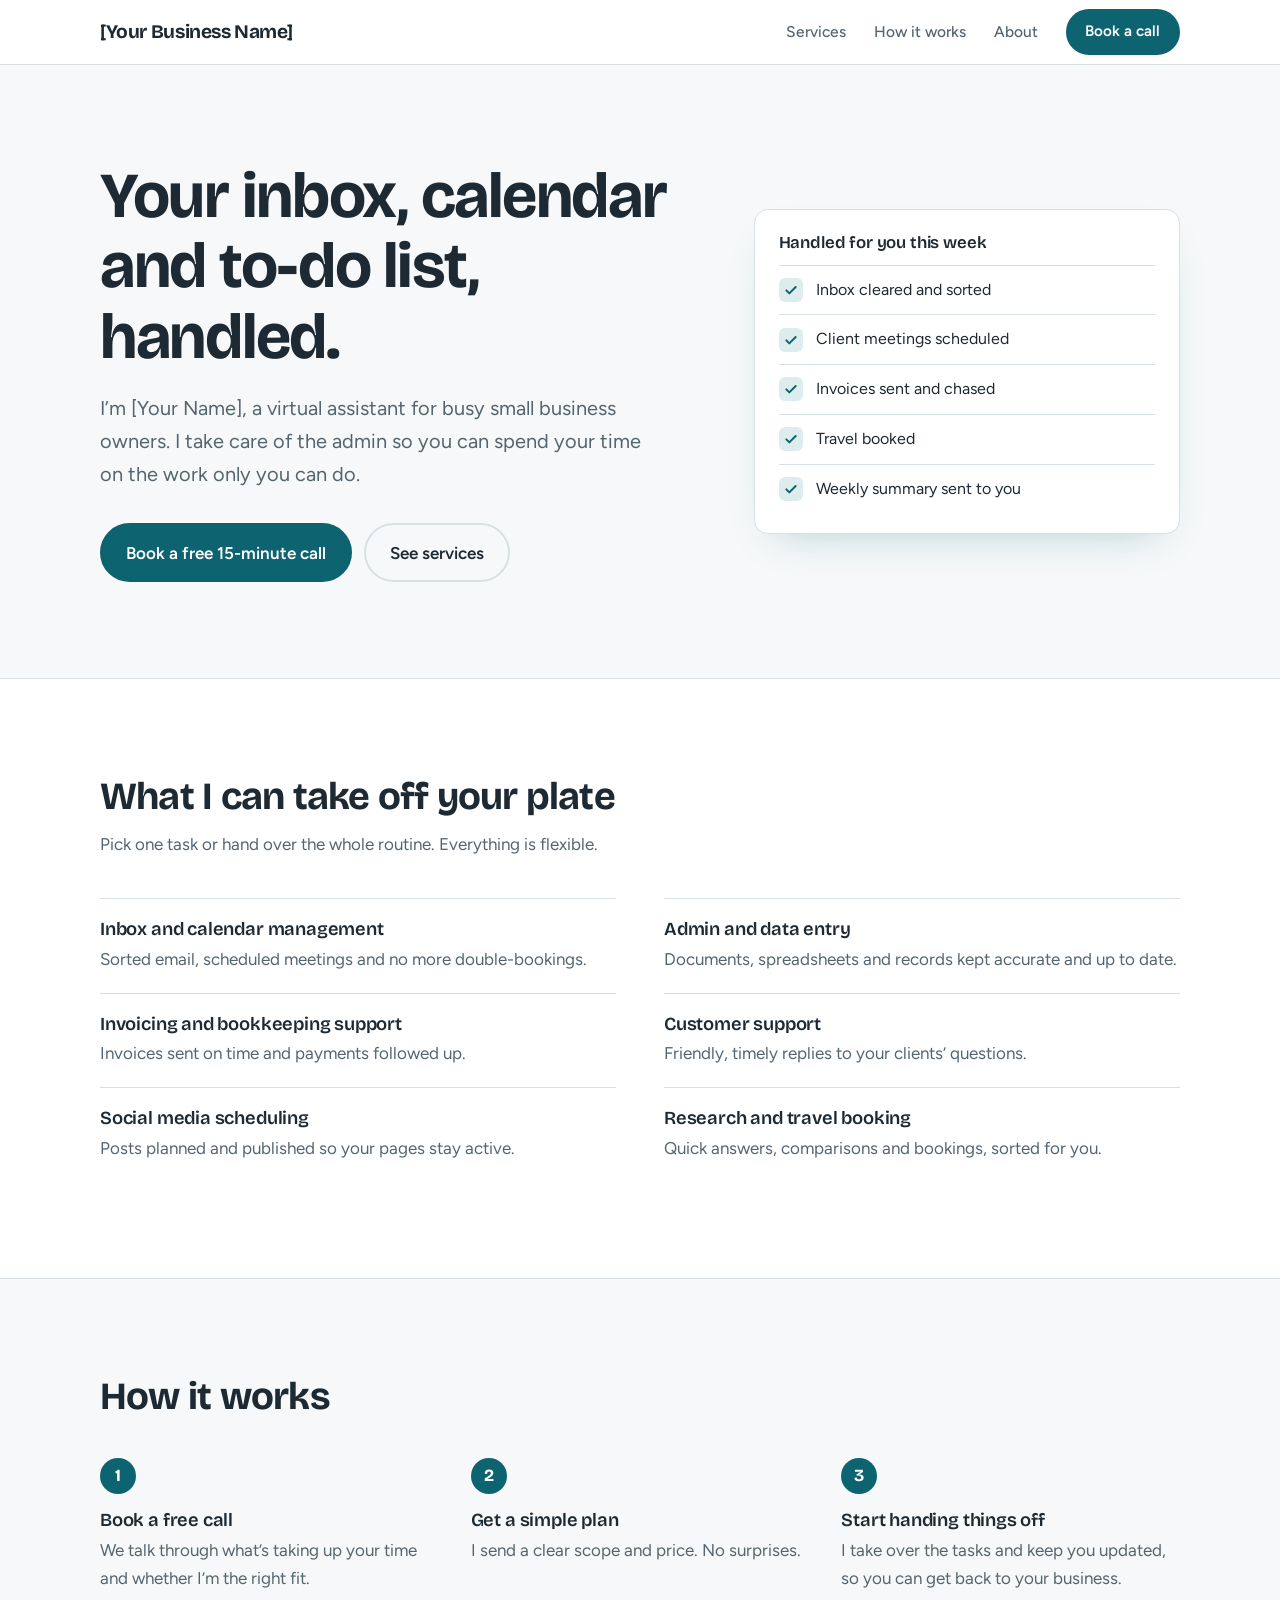
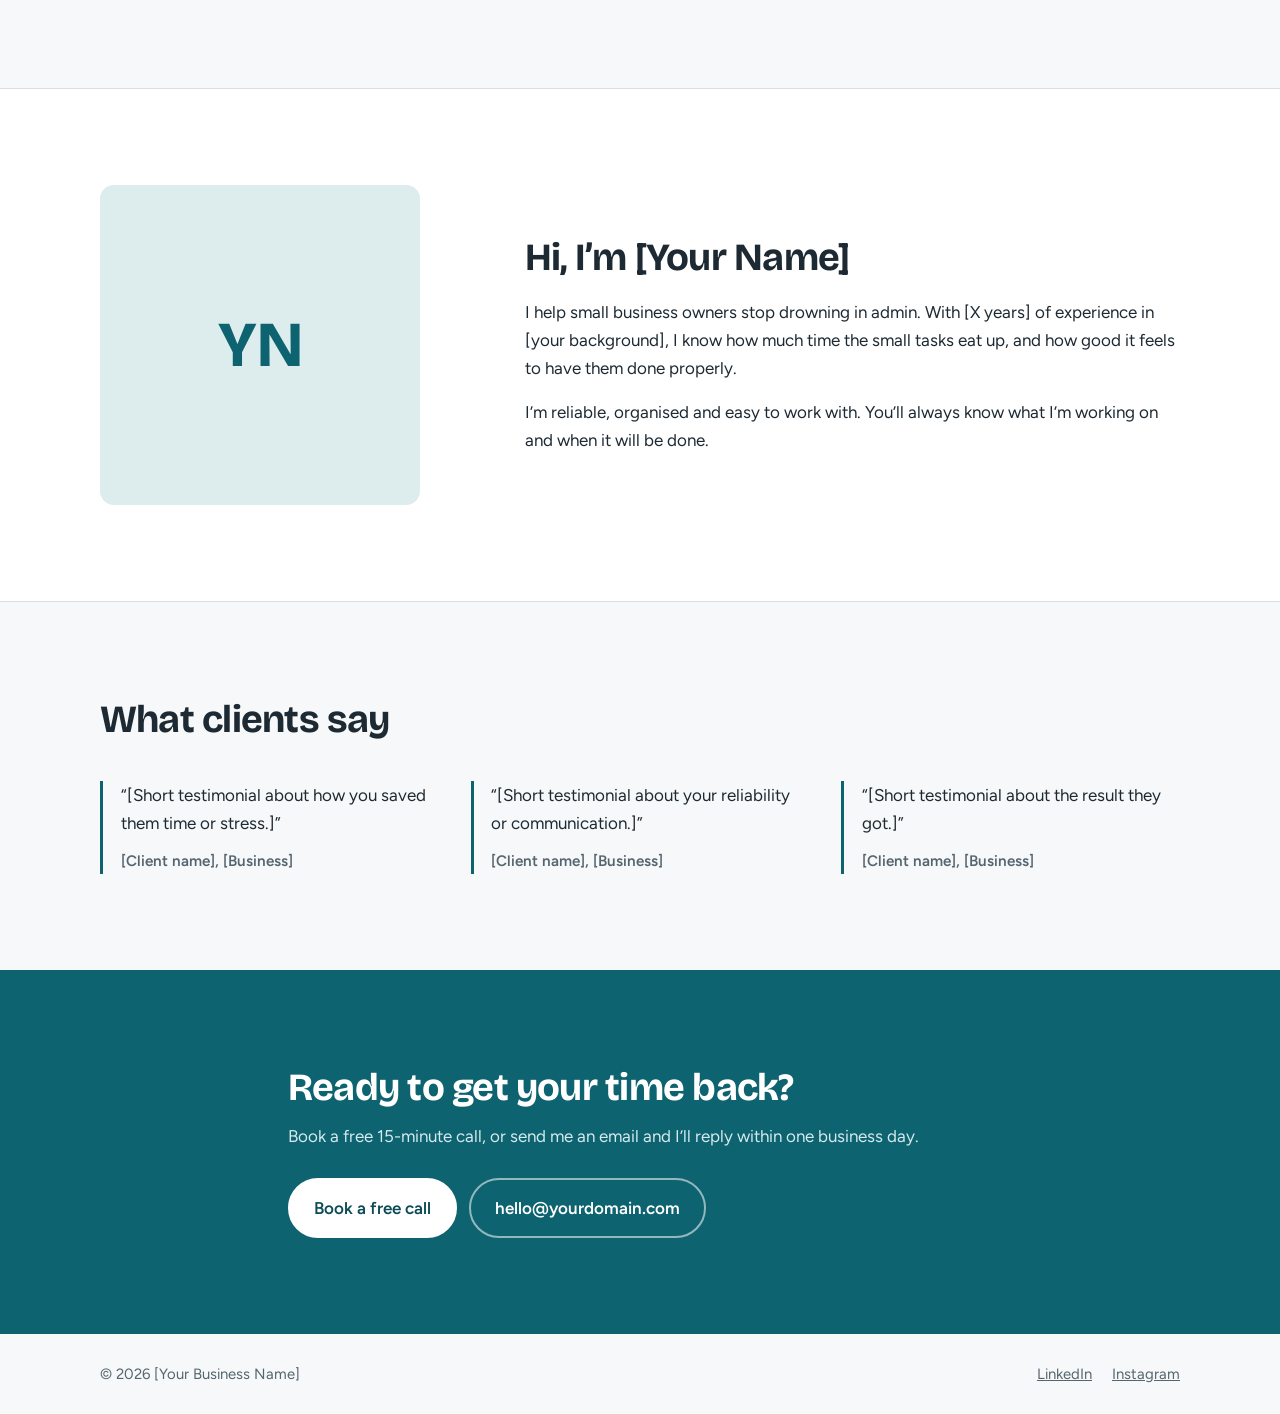
==== index.html @ 0e81745e "Add files via upload" ====
<!DOCTYPE html>
<html lang="en">
<head>
<meta charset="utf-8">
<meta name="viewport" content="width=device-width, initial-scale=1">

<!-- EDIT: page title and description (shown in Google results) -->
<title>[Your Business Name] | Virtual Assistant for Busy Business Owners</title>
<meta name="description" content="Virtual assistant support for small business owners: inbox and calendar management, admin, bookkeeping support and more. Book a free 15-minute call.">

<!-- EDIT: Open Graph tags (link previews on LinkedIn, Facebook, etc.) -->
<meta property="og:type" content="website">
<meta property="og:title" content="[Your Business Name] | Virtual Assistant">
<meta property="og:description" content="Hand off the admin. Get your time back. Book a free 15-minute call.">
<!-- EDIT: add your full site URL and a share image once you have them -->
<!-- <meta property="og:url" content="https://yourdomain.com"> -->
<!-- <meta property="og:image" content="https://yourdomain.com/share.jpg"> -->

<link rel="preconnect" href="https://fonts.googleapis.com">
<link rel="preconnect" href="https://fonts.gstatic.com" crossorigin>
<link href="https://fonts.googleapis.com/css2?family=Bricolage+Grotesque:opsz,wght@12..96,500;12..96,700&family=Figtree:wght@400;500;600&display=swap" rel="stylesheet">

<style>
  :root {
    --bg: #F6F8F9;
    --surface: #FFFFFF;
    --ink: #1E2A33;
    --muted: #55656F;
    --line: #D8E0E4;
    --accent: #0E6370;      /* EDIT: your accent colour */
    --accent-dark: #0A4B55;
    --accent-tint: #DDEDEE;
    --display: "Bricolage Grotesque", "Segoe UI", system-ui, sans-serif;
    --body: "Figtree", system-ui, -apple-system, "Segoe UI", sans-serif;
  }

  *, *::before, *::after { box-sizing: border-box; }
  html { scroll-behavior: smooth; scroll-padding-top: 5rem; }
  body {
    margin: 0;
    background: var(--bg);
    color: var(--ink);
    font-family: var(--body);
    font-size: 1.0625rem;
    line-height: 1.65;
    -webkit-font-smoothing: antialiased;
  }
  img { max-width: 100%; display: block; }
  a { color: var(--accent); }
  a:hover { color: var(--accent-dark); }
  :focus-visible { outline: 3px solid var(--accent); outline-offset: 3px; border-radius: 4px; }

  h1, h2, h3 { font-family: var(--display); line-height: 1.1; margin: 0; letter-spacing: -0.02em; }
  h1 { font-size: clamp(2.4rem, 5.5vw, 4rem); font-weight: 700; }
  h2 { font-size: clamp(1.7rem, 3.4vw, 2.4rem); font-weight: 700; }
  h3 { font-size: 1.15rem; font-weight: 600; letter-spacing: -0.01em; }
  p { margin: 0; }

  .wrap { width: min(1080px, 100% - 2.5rem); margin-inline: auto; }
  .section { padding-block: clamp(3.5rem, 8vw, 6rem); }
  .section-head { max-width: 38rem; margin-bottom: 2.5rem; }
  .section-head p { color: var(--muted); margin-top: 0.75rem; }

  /* Buttons */
  .btn {
    display: inline-block;
    padding: 0.85rem 1.5rem;
    border-radius: 999px;
    background: var(--accent);
    color: #fff;
    font-weight: 600;
    text-decoration: none;
    border: 2px solid var(--accent);
    transition: background 0.15s, border-color 0.15s;
  }
  .btn:hover { background: var(--accent-dark); border-color: var(--accent-dark); color: #fff; }
  .btn-quiet { background: transparent; color: var(--ink); border-color: var(--line); }
  .btn-quiet:hover { background: var(--surface); border-color: var(--ink); color: var(--ink); }
  .btn-small { padding: 0.55rem 1.1rem; font-size: 0.95rem; }

  /* Header */
  .site-header {
    position: sticky; top: 0; z-index: 10;
    background: var(--surface);
    border-bottom: 1px solid var(--line);
  }
  .site-header .wrap { display: flex; align-items: center; justify-content: space-between; min-height: 4rem; gap: 1rem; }
  .brand { font-family: var(--display); font-weight: 700; font-size: 1.2rem; color: var(--ink); text-decoration: none; letter-spacing: -0.02em; }
  .brand:hover { color: var(--ink); }
  .nav { display: flex; align-items: center; gap: 1.75rem; }
  .nav a.link { color: var(--muted); text-decoration: none; font-weight: 500; font-size: 0.97rem; }
  .nav a.link:hover { color: var(--ink); }

  /* Hero */
  .hero { padding-block: clamp(3rem, 8vw, 6rem); }
  .hero .wrap { display: grid; grid-template-columns: 1.15fr 0.85fr; gap: clamp(2rem, 6vw, 5rem); align-items: center; }
  .hero p.lead { font-size: 1.25rem; color: var(--muted); margin-top: 1.25rem; max-width: 34rem; }
  .hero .actions { display: flex; flex-wrap: wrap; gap: 0.75rem; margin-top: 2rem; }

  .checklist {
    background: var(--surface);
    border: 1px solid var(--line);
    border-radius: 14px;
    padding: 1.5rem 1.5rem 1.25rem;
    box-shadow: 0 18px 40px -24px rgba(14, 99, 112, 0.35);
  }
  .checklist h2 { font-size: 1.05rem; font-weight: 600; letter-spacing: -0.01em; margin-bottom: 0.75rem; }
  .checklist ul { list-style: none; margin: 0; padding: 0; }
  .checklist li {
    display: flex; align-items: center; gap: 0.85rem;
    padding: 0.7rem 0;
    border-top: 1px solid var(--line);
    font-size: 1rem;
  }
  .tick {
    flex: none; width: 1.5rem; height: 1.5rem;
    border-radius: 6px; background: var(--accent-tint);
    display: grid; place-items: center;
  }
  .tick svg { width: 1rem; height: 1rem; }
  .tick path {
    fill: none; stroke: var(--accent); stroke-width: 3;
    stroke-linecap: round; stroke-linejoin: round;
    stroke-dasharray: 24; stroke-dashoffset: 24;
    animation: draw 0.45s ease forwards;
    animation-delay: calc(var(--i) * 0.5s + 0.4s);
  }
  @keyframes draw { to { stroke-dashoffset: 0; } }

  /* Services */
  .services { background: var(--surface); border-block: 1px solid var(--line); }
  .service-list { display: grid; grid-template-columns: repeat(2, 1fr); column-gap: 3rem; margin: 0; padding: 0; list-style: none; }
  .service-list li { padding: 1.25rem 0; border-top: 1px solid var(--line); }
  .service-list p { color: var(--muted); margin-top: 0.35rem; }

  /* How it works */
  .steps { display: grid; grid-template-columns: repeat(3, 1fr); gap: 2rem; margin: 0; padding: 0; list-style: none; counter-reset: step; }
  .steps li { counter-increment: step; }
  .steps li::before {
    content: counter(step);
    display: grid; place-items: center;
    width: 2.25rem; height: 2.25rem; border-radius: 50%;
    background: var(--accent); color: #fff;
    font-family: var(--display); font-weight: 700;
    margin-bottom: 1rem;
  }
  .steps p { color: var(--muted); margin-top: 0.4rem; }

  /* About */
  .about { background: var(--surface); border-block: 1px solid var(--line); }
  .about .wrap { display: grid; grid-template-columns: 0.7fr 1.3fr; gap: clamp(2rem, 6vw, 4.5rem); align-items: center; }
  .photo {
    aspect-ratio: 1 / 1; width: 100%; max-width: 320px;
    border-radius: 14px; background: var(--accent-tint);
    display: grid; place-items: center;
    color: var(--accent); font-family: var(--display); font-size: 4rem; font-weight: 700;
    overflow: hidden;
  }
  .photo img { width: 100%; height: 100%; object-fit: cover; }
  .about p + p { margin-top: 1rem; }
  .about h2 { margin-bottom: 1.25rem; }

  /* Testimonials */
  .quotes { display: grid; grid-template-columns: repeat(3, 1fr); gap: 2rem; margin: 0; padding: 0; list-style: none; }
  .quotes blockquote { margin: 0; padding-left: 1.1rem; border-left: 3px solid var(--accent); }
  .quotes cite { display: block; margin-top: 0.75rem; font-style: normal; font-weight: 600; font-size: 0.95rem; color: var(--muted); }

  /* Contact */
  .contact { background: var(--accent); color: #fff; }
  .contact .wrap { max-width: 44rem; }
  .contact h2 { color: #fff; }
  .contact p { margin-top: 0.9rem; color: #D4EAEC; }
  .contact .actions { display: flex; flex-wrap: wrap; gap: 0.75rem; margin-top: 1.75rem; }
  .contact .btn { background: #fff; color: var(--accent-dark); border-color: #fff; }
  .contact .btn:hover { background: var(--accent-tint); border-color: var(--accent-tint); color: var(--accent-dark); }
  .contact .btn-quiet { background: transparent; color: #fff; border-color: rgba(255,255,255,0.55); }
  .contact .btn-quiet:hover { background: rgba(255,255,255,0.12); border-color: #fff; color: #fff; }
  .contact :focus-visible { outline-color: #fff; }

  /* Footer */
  .site-footer { padding-block: 1.75rem; font-size: 0.93rem; color: var(--muted); }
  .site-footer .wrap { display: flex; flex-wrap: wrap; justify-content: space-between; gap: 0.75rem; }
  .site-footer a { color: var(--muted); }
  .site-footer a:hover { color: var(--ink); }
  .socials { display: flex; gap: 1.25rem; }

  /* Responsive */
  @media (max-width: 820px) {
    .hero .wrap, .about .wrap { grid-template-columns: 1fr; }
    .service-list { grid-template-columns: 1fr; }
    .steps, .quotes { grid-template-columns: 1fr; }
    .nav a.link { display: none; }
  }

  @media (prefers-reduced-motion: reduce) {
    html { scroll-behavior: auto; }
    .tick path { animation: none; stroke-dashoffset: 0; }
  }
</style>
</head>

<body>

<header class="site-header">
  <div class="wrap">
    <!-- EDIT: your business name -->
    <a class="brand" href="#top">[Your Business Name]</a>
    <nav class="nav" aria-label="Main">
      <a class="link" href="#services">Services</a>
      <a class="link" href="#how-it-works">How it works</a>
      <a class="link" href="#about">About</a>
      <!-- EDIT: your booking link (Calendly, Cal.com, etc.) -->
      <a class="btn btn-small" href="https://calendly.com/your-link">Book a call</a>
    </nav>
  </div>
</header>

<main id="top">

  <!-- Hero -->
  <section class="hero">
    <div class="wrap">
      <div>
        <h1>Your inbox, calendar and to-do list, handled.</h1>
        <p class="lead">I’m [Your Name], a virtual assistant for busy small business owners. I take care of the admin so you can spend your time on the work only you can do.</p>
        <div class="actions">
          <!-- EDIT: your booking link -->
          <a class="btn" href="https://calendly.com/your-link">Book a free 15-minute call</a>
          <a class="btn btn-quiet" href="#services">See services</a>
        </div>
      </div>

      <aside class="checklist" aria-label="Examples of tasks handled each week">
        <h2>Handled for you this week</h2>
        <ul>
          <li><span class="tick"><svg viewBox="0 0 24 24" aria-hidden="true"><path style="--i:0" d="M5 12.5l4.5 4.5L19 7.5"/></svg></span>Inbox cleared and sorted</li>
          <li><span class="tick"><svg viewBox="0 0 24 24" aria-hidden="true"><path style="--i:1" d="M5 12.5l4.5 4.5L19 7.5"/></svg></span>Client meetings scheduled</li>
          <li><span class="tick"><svg viewBox="0 0 24 24" aria-hidden="true"><path style="--i:2" d="M5 12.5l4.5 4.5L19 7.5"/></svg></span>Invoices sent and chased</li>
          <li><span class="tick"><svg viewBox="0 0 24 24" aria-hidden="true"><path style="--i:3" d="M5 12.5l4.5 4.5L19 7.5"/></svg></span>Travel booked</li>
          <li><span class="tick"><svg viewBox="0 0 24 24" aria-hidden="true"><path style="--i:4" d="M5 12.5l4.5 4.5L19 7.5"/></svg></span>Weekly summary sent to you</li>
        </ul>
      </aside>
    </div>
  </section>

  <!-- Services -->
  <section class="section services" id="services">
    <div class="wrap">
      <div class="section-head">
        <h2>What I can take off your plate</h2>
        <p>Pick one task or hand over the whole routine. Everything is flexible.</p>
      </div>
      <!-- EDIT: swap these for the services you actually offer -->
      <ul class="service-list">
        <li>
          <h3>Inbox and calendar management</h3>
          <p>Sorted email, scheduled meetings and no more double-bookings.</p>
        </li>
        <li>
          <h3>Admin and data entry</h3>
          <p>Documents, spreadsheets and records kept accurate and up to date.</p>
        </li>
        <li>
          <h3>Invoicing and bookkeeping support</h3>
          <p>Invoices sent on time and payments followed up.</p>
        </li>
        <li>
          <h3>Customer support</h3>
          <p>Friendly, timely replies to your clients’ questions.</p>
        </li>
        <li>
          <h3>Social media scheduling</h3>
          <p>Posts planned and published so your pages stay active.</p>
        </li>
        <li>
          <h3>Research and travel booking</h3>
          <p>Quick answers, comparisons and bookings, sorted for you.</p>
        </li>
      </ul>
    </div>
  </section>

  <!-- How it works -->
  <section class="section" id="how-it-works">
    <div class="wrap">
      <div class="section-head">
        <h2>How it works</h2>
      </div>
      <ol class="steps">
        <li>
          <h3>Book a free call</h3>
          <p>We talk through what’s taking up your time and whether I’m the right fit.</p>
        </li>
        <li>
          <h3>Get a simple plan</h3>
          <p>I send a clear scope and price. <!-- EDIT: e.g. "Rates start from $X per hour, with monthly packages available." -->No surprises.</p>
        </li>
        <li>
          <h3>Start handing things off</h3>
          <p>I take over the tasks and keep you updated, so you can get back to your business.</p>
        </li>
      </ol>
    </div>
  </section>

  <!-- About -->
  <section class="section about" id="about">
    <div class="wrap">
      <!-- EDIT: replace the initials with your photo: <img src="photo.jpg" alt="[Your Name]"> -->
      <div class="photo" aria-hidden="true">YN</div>
      <div>
        <h2>Hi, I’m [Your Name]</h2>
        <!-- EDIT: write 2 short paragraphs in your own voice -->
        <p>I help small business owners stop drowning in admin. With [X years] of experience in [your background], I know how much time the small tasks eat up, and how good it feels to have them done properly.</p>
        <p>I’m reliable, organised and easy to work with. You’ll always know what I’m working on and when it will be done.</p>
      </div>
    </div>
  </section>

  <!-- Testimonials -->
  <section class="section">
    <div class="wrap">
      <div class="section-head">
        <h2>What clients say</h2>
      </div>
      <!-- EDIT: replace with real testimonials (or delete this section until you have some) -->
      <ul class="quotes">
        <li>
          <blockquote>
            <p>“[Short testimonial about how you saved them time or stress.]”</p>
            <cite>[Client name], [Business]</cite>
          </blockquote>
        </li>
        <li>
          <blockquote>
            <p>“[Short testimonial about your reliability or communication.]”</p>
            <cite>[Client name], [Business]</cite>
          </blockquote>
        </li>
        <li>
          <blockquote>
            <p>“[Short testimonial about the result they got.]”</p>
            <cite>[Client name], [Business]</cite>
          </blockquote>
        </li>
      </ul>
    </div>
  </section>

  <!-- Contact -->
  <section class="section contact" id="contact">
    <div class="wrap">
      <h2>Ready to get your time back?</h2>
      <p>Book a free 15-minute call, or send me an email and I’ll reply within one business day.</p>
      <div class="actions">
        <!-- EDIT: your booking link and email -->
        <a class="btn" href="https://calendly.com/your-link">Book a free call</a>
        <a class="btn btn-quiet" href="mailto:hello@yourdomain.com">hello@yourdomain.com</a>
      </div>
    </div>
  </section>

</main>

<footer class="site-footer">
  <div class="wrap">
    <p>&copy; 2026 [Your Business Name]</p>
    <!-- EDIT: your social links -->
    <div class="socials">
      <a href="https://www.linkedin.com/in/your-profile">LinkedIn</a>
      <a href="https://www.instagram.com/your-handle">Instagram</a>
    </div>
  </div>
</footer>

</body>
</html>
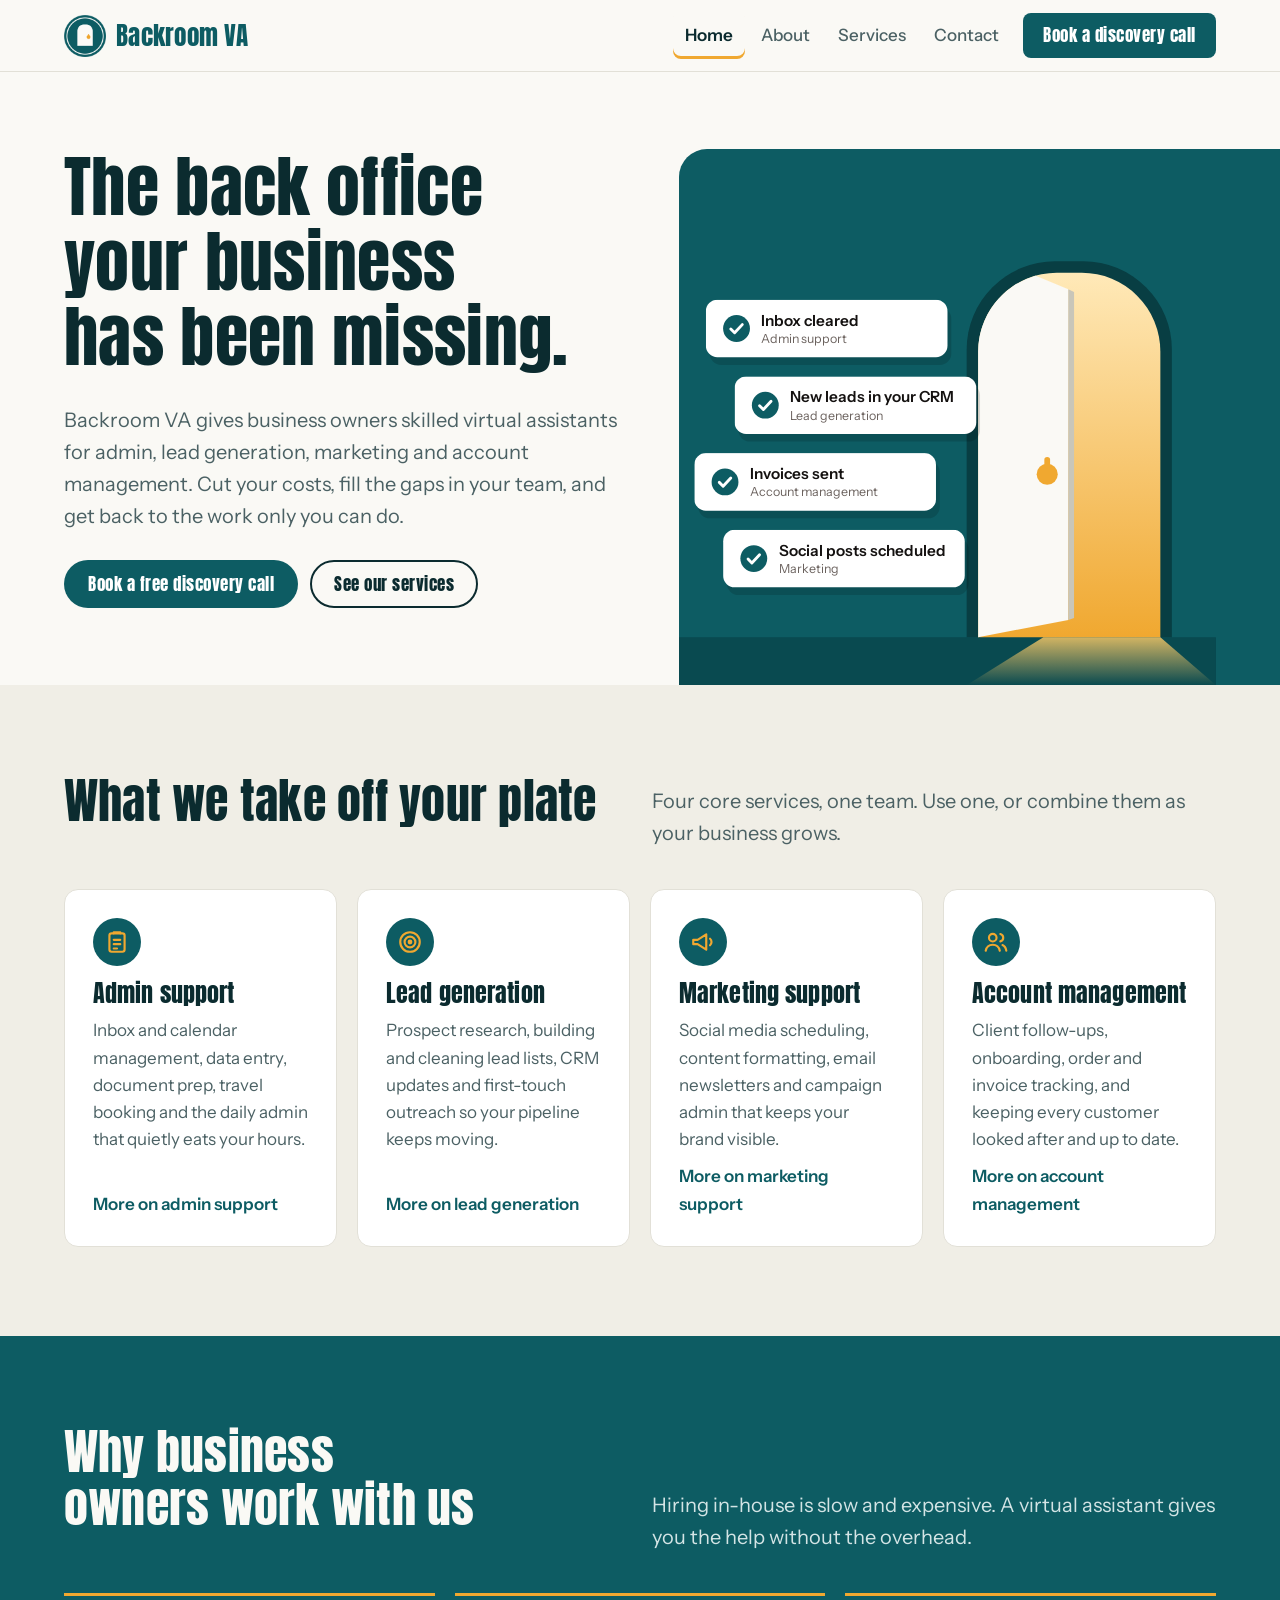
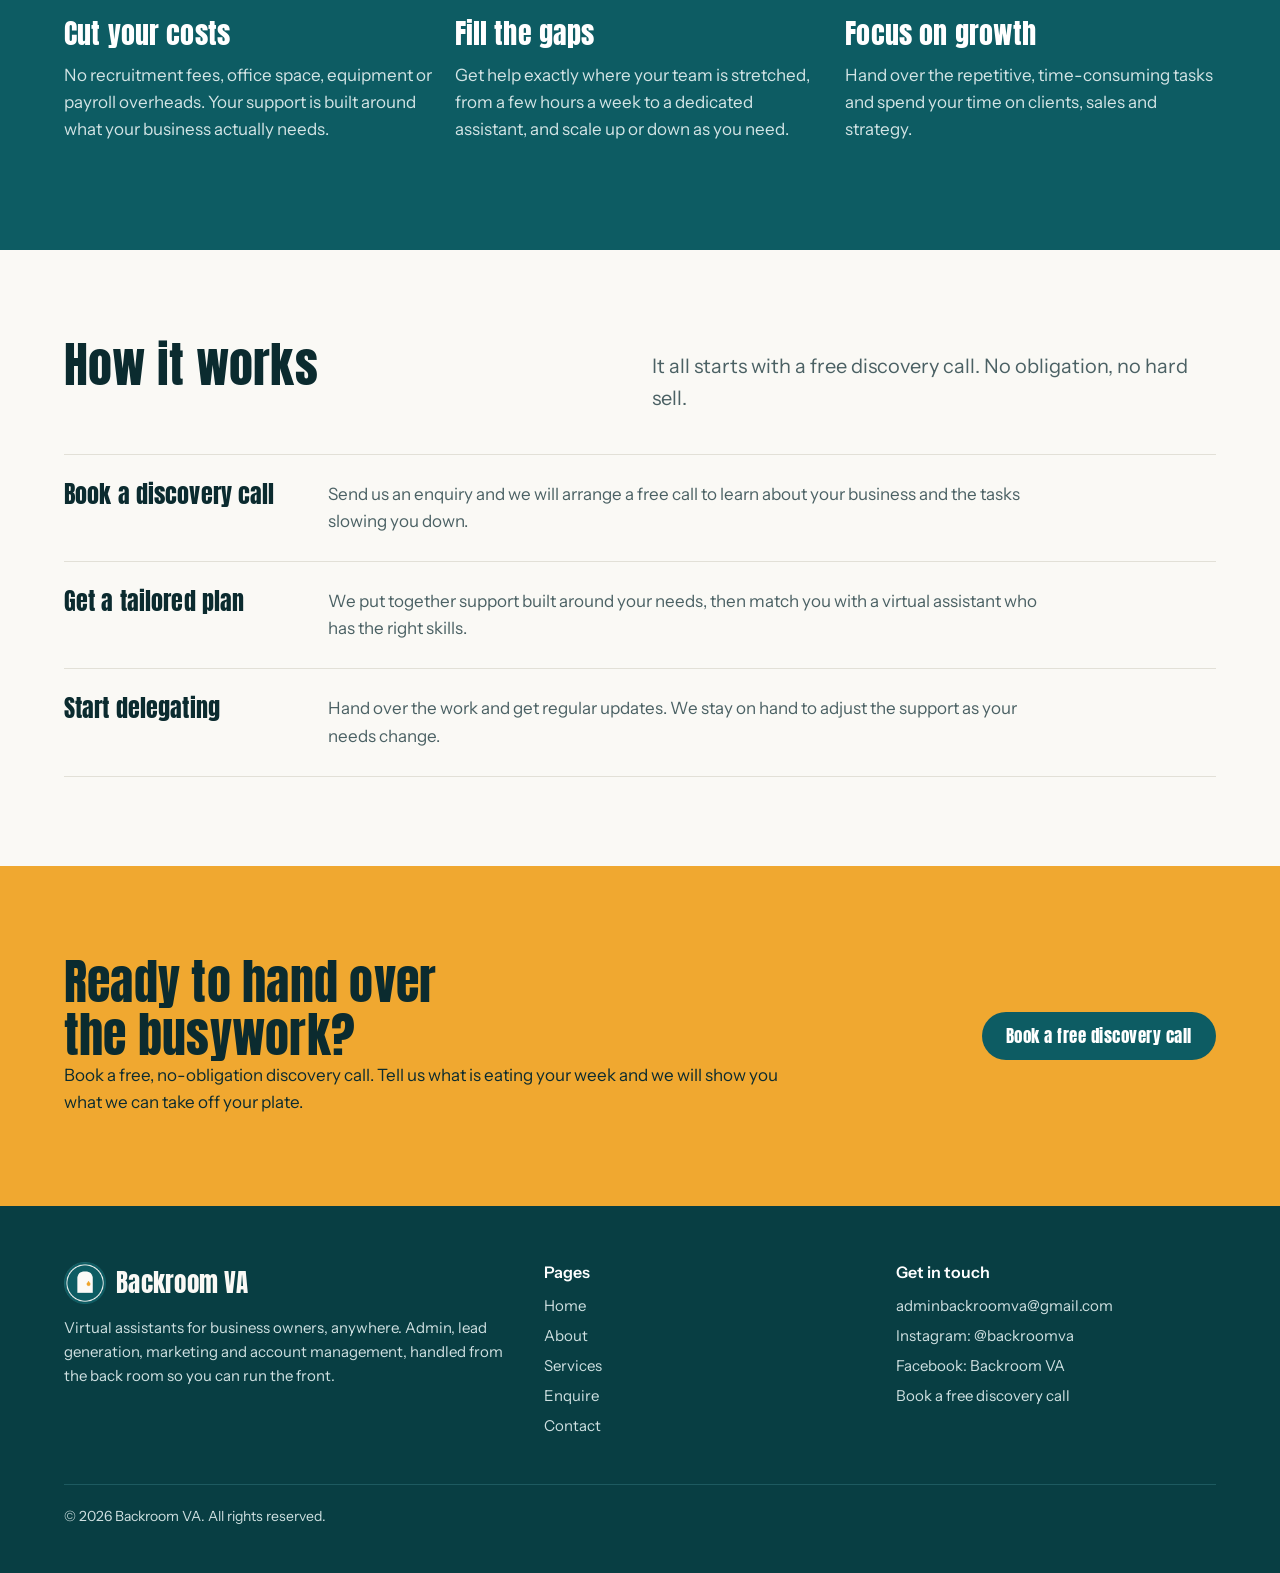
==== commit 8706c51e: "Replace template with new Backroom VA website Five pages (Home, About, Services, Enquire, Contact), " ====
--- a/index.html
+++ b/index.html
@@ -3,375 +3,120 @@
 <head>
 <meta charset="utf-8">
 <meta name="viewport" content="width=device-width, initial-scale=1">
-
-<!-- EDIT: page title and description (shown in Google results) -->
-<title>[Your Business Name] | Virtual Assistant for Busy Business Owners</title>
-<meta name="description" content="Virtual assistant support for small business owners: inbox and calendar management, admin, bookkeeping support and more. Book a free 15-minute call.">
-
-<!-- EDIT: Open Graph tags (link previews on LinkedIn, Facebook, etc.) -->
+<title>Backroom VA | Virtual Assistants for Business Owners</title>
+<meta name="description" content="Backroom VA provides virtual assistants for admin, lead generation, marketing and account management. Cut costs, fill the gaps and focus on growing your business.">
+<meta property="og:title" content="Backroom VA | Virtual Assistants for Business Owners">
+<meta property="og:description" content="Backroom VA provides virtual assistants for admin, lead generation, marketing and account management. Cut costs, fill the gaps and focus on growing your business.">
 <meta property="og:type" content="website">
-<meta property="og:title" content="[Your Business Name] | Virtual Assistant">
-<meta property="og:description" content="Hand off the admin. Get your time back. Book a free 15-minute call.">
-<!-- EDIT: add your full site URL and a share image once you have them -->
-<!-- <meta property="og:url" content="https://yourdomain.com"> -->
-<!-- <meta property="og:image" content="https://yourdomain.com/share.jpg"> -->
-
+<link rel="icon" type="image/png" href="images/favicon.png">
+<meta property="og:image" content="images/logo-512.png">
 <link rel="preconnect" href="https://fonts.googleapis.com">
 <link rel="preconnect" href="https://fonts.gstatic.com" crossorigin>
-<link href="https://fonts.googleapis.com/css2?family=Bricolage+Grotesque:opsz,wght@12..96,500;12..96,700&family=Figtree:wght@400;500;600&display=swap" rel="stylesheet">
-
-<style>
-  :root {
-    --bg: #F6F8F9;
-    --surface: #FFFFFF;
-    --ink: #1E2A33;
-    --muted: #55656F;
-    --line: #D8E0E4;
-    --accent: #0E6370;      /* EDIT: your accent colour */
-    --accent-dark: #0A4B55;
-    --accent-tint: #DDEDEE;
-    --display: "Bricolage Grotesque", "Segoe UI", system-ui, sans-serif;
-    --body: "Figtree", system-ui, -apple-system, "Segoe UI", sans-serif;
-  }
-
-  *, *::before, *::after { box-sizing: border-box; }
-  html { scroll-behavior: smooth; scroll-padding-top: 5rem; }
-  body {
-    margin: 0;
-    background: var(--bg);
-    color: var(--ink);
-    font-family: var(--body);
-    font-size: 1.0625rem;
-    line-height: 1.65;
-    -webkit-font-smoothing: antialiased;
-  }
-  img { max-width: 100%; display: block; }
-  a { color: var(--accent); }
-  a:hover { color: var(--accent-dark); }
-  :focus-visible { outline: 3px solid var(--accent); outline-offset: 3px; border-radius: 4px; }
-
-  h1, h2, h3 { font-family: var(--display); line-height: 1.1; margin: 0; letter-spacing: -0.02em; }
-  h1 { font-size: clamp(2.4rem, 5.5vw, 4rem); font-weight: 700; }
-  h2 { font-size: clamp(1.7rem, 3.4vw, 2.4rem); font-weight: 700; }
-  h3 { font-size: 1.15rem; font-weight: 600; letter-spacing: -0.01em; }
-  p { margin: 0; }
-
-  .wrap { width: min(1080px, 100% - 2.5rem); margin-inline: auto; }
-  .section { padding-block: clamp(3.5rem, 8vw, 6rem); }
-  .section-head { max-width: 38rem; margin-bottom: 2.5rem; }
-  .section-head p { color: var(--muted); margin-top: 0.75rem; }
-
-  /* Buttons */
-  .btn {
-    display: inline-block;
-    padding: 0.85rem 1.5rem;
-    border-radius: 999px;
-    background: var(--accent);
-    color: #fff;
-    font-weight: 600;
-    text-decoration: none;
-    border: 2px solid var(--accent);
-    transition: background 0.15s, border-color 0.15s;
-  }
-  .btn:hover { background: var(--accent-dark); border-color: var(--accent-dark); color: #fff; }
-  .btn-quiet { background: transparent; color: var(--ink); border-color: var(--line); }
-  .btn-quiet:hover { background: var(--surface); border-color: var(--ink); color: var(--ink); }
-  .btn-small { padding: 0.55rem 1.1rem; font-size: 0.95rem; }
-
-  /* Header */
-  .site-header {
-    position: sticky; top: 0; z-index: 10;
-    background: var(--surface);
-    border-bottom: 1px solid var(--line);
-  }
-  .site-header .wrap { display: flex; align-items: center; justify-content: space-between; min-height: 4rem; gap: 1rem; }
-  .brand { font-family: var(--display); font-weight: 700; font-size: 1.2rem; color: var(--ink); text-decoration: none; letter-spacing: -0.02em; }
-  .brand:hover { color: var(--ink); }
-  .nav { display: flex; align-items: center; gap: 1.75rem; }
-  .nav a.link { color: var(--muted); text-decoration: none; font-weight: 500; font-size: 0.97rem; }
-  .nav a.link:hover { color: var(--ink); }
-
-  /* Hero */
-  .hero { padding-block: clamp(3rem, 8vw, 6rem); }
-  .hero .wrap { display: grid; grid-template-columns: 1.15fr 0.85fr; gap: clamp(2rem, 6vw, 5rem); align-items: center; }
-  .hero p.lead { font-size: 1.25rem; color: var(--muted); margin-top: 1.25rem; max-width: 34rem; }
-  .hero .actions { display: flex; flex-wrap: wrap; gap: 0.75rem; margin-top: 2rem; }
-
-  .checklist {
-    background: var(--surface);
-    border: 1px solid var(--line);
-    border-radius: 14px;
-    padding: 1.5rem 1.5rem 1.25rem;
-    box-shadow: 0 18px 40px -24px rgba(14, 99, 112, 0.35);
-  }
-  .checklist h2 { font-size: 1.05rem; font-weight: 600; letter-spacing: -0.01em; margin-bottom: 0.75rem; }
-  .checklist ul { list-style: none; margin: 0; padding: 0; }
-  .checklist li {
-    display: flex; align-items: center; gap: 0.85rem;
-    padding: 0.7rem 0;
-    border-top: 1px solid var(--line);
-    font-size: 1rem;
-  }
-  .tick {
-    flex: none; width: 1.5rem; height: 1.5rem;
-    border-radius: 6px; background: var(--accent-tint);
-    display: grid; place-items: center;
-  }
-  .tick svg { width: 1rem; height: 1rem; }
-  .tick path {
-    fill: none; stroke: var(--accent); stroke-width: 3;
-    stroke-linecap: round; stroke-linejoin: round;
-    stroke-dasharray: 24; stroke-dashoffset: 24;
-    animation: draw 0.45s ease forwards;
-    animation-delay: calc(var(--i) * 0.5s + 0.4s);
-  }
-  @keyframes draw { to { stroke-dashoffset: 0; } }
-
-  /* Services */
-  .services { background: var(--surface); border-block: 1px solid var(--line); }
-  .service-list { display: grid; grid-template-columns: repeat(2, 1fr); column-gap: 3rem; margin: 0; padding: 0; list-style: none; }
-  .service-list li { padding: 1.25rem 0; border-top: 1px solid var(--line); }
-  .service-list p { color: var(--muted); margin-top: 0.35rem; }
-
-  /* How it works */
-  .steps { display: grid; grid-template-columns: repeat(3, 1fr); gap: 2rem; margin: 0; padding: 0; list-style: none; counter-reset: step; }
-  .steps li { counter-increment: step; }
-  .steps li::before {
-    content: counter(step);
-    display: grid; place-items: center;
-    width: 2.25rem; height: 2.25rem; border-radius: 50%;
-    background: var(--accent); color: #fff;
-    font-family: var(--display); font-weight: 700;
-    margin-bottom: 1rem;
-  }
-  .steps p { color: var(--muted); margin-top: 0.4rem; }
-
-  /* About */
-  .about { background: var(--surface); border-block: 1px solid var(--line); }
-  .about .wrap { display: grid; grid-template-columns: 0.7fr 1.3fr; gap: clamp(2rem, 6vw, 4.5rem); align-items: center; }
-  .photo {
-    aspect-ratio: 1 / 1; width: 100%; max-width: 320px;
-    border-radius: 14px; background: var(--accent-tint);
-    display: grid; place-items: center;
-    color: var(--accent); font-family: var(--display); font-size: 4rem; font-weight: 700;
-    overflow: hidden;
-  }
-  .photo img { width: 100%; height: 100%; object-fit: cover; }
-  .about p + p { margin-top: 1rem; }
-  .about h2 { margin-bottom: 1.25rem; }
-
-  /* Testimonials */
-  .quotes { display: grid; grid-template-columns: repeat(3, 1fr); gap: 2rem; margin: 0; padding: 0; list-style: none; }
-  .quotes blockquote { margin: 0; padding-left: 1.1rem; border-left: 3px solid var(--accent); }
-  .quotes cite { display: block; margin-top: 0.75rem; font-style: normal; font-weight: 600; font-size: 0.95rem; color: var(--muted); }
-
-  /* Contact */
-  .contact { background: var(--accent); color: #fff; }
-  .contact .wrap { max-width: 44rem; }
-  .contact h2 { color: #fff; }
-  .contact p { margin-top: 0.9rem; color: #D4EAEC; }
-  .contact .actions { display: flex; flex-wrap: wrap; gap: 0.75rem; margin-top: 1.75rem; }
-  .contact .btn { background: #fff; color: var(--accent-dark); border-color: #fff; }
-  .contact .btn:hover { background: var(--accent-tint); border-color: var(--accent-tint); color: var(--accent-dark); }
-  .contact .btn-quiet { background: transparent; color: #fff; border-color: rgba(255,255,255,0.55); }
-  .contact .btn-quiet:hover { background: rgba(255,255,255,0.12); border-color: #fff; color: #fff; }
-  .contact :focus-visible { outline-color: #fff; }
-
-  /* Footer */
-  .site-footer { padding-block: 1.75rem; font-size: 0.93rem; color: var(--muted); }
-  .site-footer .wrap { display: flex; flex-wrap: wrap; justify-content: space-between; gap: 0.75rem; }
-  .site-footer a { color: var(--muted); }
-  .site-footer a:hover { color: var(--ink); }
-  .socials { display: flex; gap: 1.25rem; }
-
-  /* Responsive */
-  @media (max-width: 820px) {
-    .hero .wrap, .about .wrap { grid-template-columns: 1fr; }
-    .service-list { grid-template-columns: 1fr; }
-    .steps, .quotes { grid-template-columns: 1fr; }
-    .nav a.link { display: none; }
-  }
-
-  @media (prefers-reduced-motion: reduce) {
-    html { scroll-behavior: auto; }
-    .tick path { animation: none; stroke-dashoffset: 0; }
-  }
-</style>
+<link href="https://fonts.googleapis.com/css2?family=Anton&family=Instrument+Sans:wght@400;500;600&display=swap" rel="stylesheet">
+<link rel="stylesheet" href="css/styles.css">
 </head>
-
 <body>
-
-<header class="site-header">
+<a class="skip" href="#main">Skip to content</a>
+<header class="site-head">
   <div class="wrap">
-    <!-- EDIT: your business name -->
-    <a class="brand" href="#top">[Your Business Name]</a>
-    <nav class="nav" aria-label="Main">
-      <a class="link" href="#services">Services</a>
-      <a class="link" href="#how-it-works">How it works</a>
-      <a class="link" href="#about">About</a>
-      <!-- EDIT: your booking link (Calendly, Cal.com, etc.) -->
-      <a class="btn btn-small" href="https://calendly.com/your-link">Book a call</a>
+    <a class="brand" href="index.html"><img src="images/logo.png" alt="" width="42" height="42">Backroom VA</a>
+    <button class="menu-btn" type="button" aria-expanded="false" aria-controls="site-nav" aria-label="Open menu">
+      <svg width="22" height="22" viewBox="0 0 24 24" fill="none" stroke="currentColor" stroke-width="2.2" stroke-linecap="round" aria-hidden="true"><path d="M4 7h16M4 12h16M4 17h16"/></svg>
+    </button>
+    <nav class="nav" id="site-nav" aria-label="Main">
+      <a href="index.html" aria-current="page">Home</a><a href="about.html">About</a><a href="services.html">Services</a><a href="contact.html">Contact</a>
+      <a class="btn btn-primary" href="enquire.html">Book a discovery call</a>
     </nav>
   </div>
 </header>
+<main id="main">
+<section class="hero">
+  <div class="wrap">
+    <div class="hero-copy">
+      <h1>The back office your business has been missing.</h1>
+      <p class="lead">Backroom VA gives business owners skilled virtual assistants for admin, lead generation, marketing and account management. Cut your costs, fill the gaps in your team, and get back to the work only you can do.</p>
+      <div class="actions"><a class="btn btn-primary" href="enquire.html">Book a free discovery call</a><a class="btn btn-ghost" href="services.html">See our services</a></div>
+    </div>
+    <div class="hero-art"><svg viewBox="0 0 560 520" preserveAspectRatio="xMidYMax meet" role="img" aria-label="A door left ajar with light spilling out, and finished tasks stacked beside it: inbox cleared, new leads in your CRM, invoices sent, social posts scheduled">
+  <defs>
+    <linearGradient id="glow" x1="0" y1="0" x2="0" y2="1"><stop offset="0" stop-color="#ffe9b8"/><stop offset="1" stop-color="#f0a830"/></linearGradient>
+    <linearGradient id="spill" x1="0" y1="0" x2="0" y2="1"><stop offset="0" stop-color="#f6c766" stop-opacity=".85"/><stop offset="1" stop-color="#f6c766" stop-opacity="0"/></linearGradient>
+    <g id="tick"><circle r="14" fill="#0d5c63"/><path d="M-6 0.5l4 4 8-8.5" fill="none" stroke="#fff" stroke-width="3" stroke-linecap="round" stroke-linejoin="round"/></g>
+  </defs>
+  <rect x="0" y="470" width="560" height="50" fill="#094a50"/>
+  <path d="M300 470V170a92 92 0 0 1 92-92h30a92 92 0 0 1 92 92v300z" fill="#083e43"/>
+  <path d="M312 470V172a82 82 0 0 1 82-82h26a82 82 0 0 1 82 82v298z" fill="url(#glow)"/>
+  <polygon points="380,470 502,470 560,520 300,520" fill="url(#spill)"/>
+  <path d="M312 470V172a82 82 0 0 1 60-79l34 14V452z" fill="#faf9f5"/>
+  <polygon points="406,107 412,110 412,450 406,452" fill="#c9c6b9"/>
+  <circle cx="384" cy="300" r="11" fill="#f0a830"/><rect x="381" y="282" width="6" height="12" rx="3" fill="#f0a830"/>
+  <g font-family="Instrument Sans, system-ui, sans-serif">
+    <g transform="translate(28 118)"><g class="float" style="animation-delay:0.00s"><rect x="4" y="8" width="252" height="60" rx="12" fill="#000" opacity=".14"/><rect width="252" height="60" rx="12" fill="#fff"/><use href="#tick" x="32" y="30"/><text x="58" y="27" font-size="16" font-weight="600" fill="#141110">Inbox cleared</text><text x="58" y="45" font-size="13" fill="#6b625e">Admin support</text></g></g>
+    <g transform="translate(58 198)"><g class="float" style="animation-delay:0.12s"><rect x="4" y="8" width="252" height="60" rx="12" fill="#000" opacity=".14"/><rect width="252" height="60" rx="12" fill="#fff"/><use href="#tick" x="32" y="30"/><text x="58" y="27" font-size="16" font-weight="600" fill="#141110">New leads in your CRM</text><text x="58" y="45" font-size="13" fill="#6b625e">Lead generation</text></g></g>
+    <g transform="translate(16 278)"><g class="float" style="animation-delay:0.24s"><rect x="4" y="8" width="252" height="60" rx="12" fill="#000" opacity=".14"/><rect width="252" height="60" rx="12" fill="#fff"/><use href="#tick" x="32" y="30"/><text x="58" y="27" font-size="16" font-weight="600" fill="#141110">Invoices sent</text><text x="58" y="45" font-size="13" fill="#6b625e">Account management</text></g></g>
+    <g transform="translate(46 358)"><g class="float" style="animation-delay:0.36s"><rect x="4" y="8" width="252" height="60" rx="12" fill="#000" opacity=".14"/><rect width="252" height="60" rx="12" fill="#fff"/><use href="#tick" x="32" y="30"/><text x="58" y="27" font-size="16" font-weight="600" fill="#141110">Social posts scheduled</text><text x="58" y="45" font-size="13" fill="#6b625e">Marketing</text></g></g>
+  </g>
+</svg></div>
+  </div>
+</section>
 
-<main id="top">
+<section class="band soft">
+  <div class="wrap">
+    <div class="section-head"><h2>What we take off your plate</h2><p class="lead">Four core services, one team. Use one, or combine them as your business grows.</p></div>
+    <div class="grid g4"><article class="card"><div class="icon"><svg viewBox="0 0 24 24" fill="none" stroke="currentColor" stroke-width="2" stroke-linecap="round" stroke-linejoin="round" aria-hidden="true"><rect x="5" y="4" width="14" height="17" rx="2"/><path d="M9 4V3h6v1M9 10h6M9 14h6M9 18h3"/></svg></div><h3>Admin support</h3><p>Inbox and calendar management, data entry, document prep, travel booking and the daily admin that quietly eats your hours.</p><a class="more" href="services.html#admin">More on admin support</a></article><article class="card"><div class="icon"><svg viewBox="0 0 24 24" fill="none" stroke="currentColor" stroke-width="2" stroke-linecap="round" stroke-linejoin="round" aria-hidden="true"><circle cx="12" cy="12" r="9"/><circle cx="12" cy="12" r="5"/><circle cx="12" cy="12" r="1.2" fill="currentColor"/></svg></div><h3>Lead generation</h3><p>Prospect research, building and cleaning lead lists, CRM updates and first-touch outreach so your pipeline keeps moving.</p><a class="more" href="services.html#leads">More on lead generation</a></article><article class="card"><div class="icon"><svg viewBox="0 0 24 24" fill="none" stroke="currentColor" stroke-width="2" stroke-linecap="round" stroke-linejoin="round" aria-hidden="true"><path d="M3 10v4h4l8 5V5L7 10H3z"/><path d="M18.5 9a4 4 0 0 1 0 6"/></svg></div><h3>Marketing support</h3><p>Social media scheduling, content formatting, email newsletters and campaign admin that keeps your brand visible.</p><a class="more" href="services.html#marketing">More on marketing support</a></article><article class="card"><div class="icon"><svg viewBox="0 0 24 24" fill="none" stroke="currentColor" stroke-width="2" stroke-linecap="round" stroke-linejoin="round" aria-hidden="true"><circle cx="9" cy="8" r="3.5"/><path d="M2.5 20c.8-3.6 3.4-5.5 6.5-5.5s5.7 1.9 6.5 5.5"/><path d="M16 4.6a3.5 3.5 0 0 1 0 6.8M18 14.8c1.9.7 3 2.4 3.5 5.2"/></svg></div><h3>Account management</h3><p>Client follow-ups, onboarding, order and invoice tracking, and keeping every customer looked after and up to date.</p><a class="more" href="services.html#accounts">More on account management</a></article></div>
+  </div>
+</section>
 
-  <!-- Hero -->
-  <section class="hero">
-    <div class="wrap">
-      <div>
-        <h1>Your inbox, calendar and to-do list, handled.</h1>
-        <p class="lead">I’m [Your Name], a virtual assistant for busy small business owners. I take care of the admin so you can spend your time on the work only you can do.</p>
-        <div class="actions">
-          <!-- EDIT: your booking link -->
-          <a class="btn" href="https://calendly.com/your-link">Book a free 15-minute call</a>
-          <a class="btn btn-quiet" href="#services">See services</a>
-        </div>
-      </div>
+<section class="band dark">
+  <div class="wrap">
+    <div class="section-head"><h2>Why business owners work with us</h2><p class="lead">Hiring in-house is slow and expensive. A virtual assistant gives you the help without the overhead.</p></div>
+    <div class="grid g3">
+      <div class="benefit"><h3>Cut your costs</h3><p>No recruitment fees, office space, equipment or payroll overheads. Your support is built around what your business actually needs.</p></div>
+      <div class="benefit"><h3>Fill the gaps</h3><p>Get help exactly where your team is stretched, from a few hours a week to a dedicated assistant, and scale up or down as you need.</p></div>
+      <div class="benefit"><h3>Focus on growth</h3><p>Hand over the repetitive, time-consuming tasks and spend your time on clients, sales and strategy.</p></div>
+    </div>
+  </div>
+</section>
 
-      <aside class="checklist" aria-label="Examples of tasks handled each week">
-        <h2>Handled for you this week</h2>
-        <ul>
-          <li><span class="tick"><svg viewBox="0 0 24 24" aria-hidden="true"><path style="--i:0" d="M5 12.5l4.5 4.5L19 7.5"/></svg></span>Inbox cleared and sorted</li>
-          <li><span class="tick"><svg viewBox="0 0 24 24" aria-hidden="true"><path style="--i:1" d="M5 12.5l4.5 4.5L19 7.5"/></svg></span>Client meetings scheduled</li>
-          <li><span class="tick"><svg viewBox="0 0 24 24" aria-hidden="true"><path style="--i:2" d="M5 12.5l4.5 4.5L19 7.5"/></svg></span>Invoices sent and chased</li>
-          <li><span class="tick"><svg viewBox="0 0 24 24" aria-hidden="true"><path style="--i:3" d="M5 12.5l4.5 4.5L19 7.5"/></svg></span>Travel booked</li>
-          <li><span class="tick"><svg viewBox="0 0 24 24" aria-hidden="true"><path style="--i:4" d="M5 12.5l4.5 4.5L19 7.5"/></svg></span>Weekly summary sent to you</li>
-        </ul>
-      </aside>
+<section class="band">
+  <div class="wrap">
+    <div class="section-head"><h2>How it works</h2><p class="lead">It all starts with a free discovery call. No obligation, no hard sell.</p></div>
+    <div class="steps">
+      <div class="step"><h3>Book a discovery call</h3><p>Send us an enquiry and we will arrange a free call to learn about your business and the tasks slowing you down.</p></div>
+      <div class="step"><h3>Get a tailored plan</h3><p>We put together support built around your needs, then match you with a virtual assistant who has the right skills.</p></div>
+      <div class="step"><h3>Start delegating</h3><p>Hand over the work and get regular updates. We stay on hand to adjust the support as your needs change.</p></div>
     </div>
-  </section>
-
-  <!-- Services -->
-  <section class="section services" id="services">
-    <div class="wrap">
-      <div class="section-head">
-        <h2>What I can take off your plate</h2>
-        <p>Pick one task or hand over the whole routine. Everything is flexible.</p>
-      </div>
-      <!-- EDIT: swap these for the services you actually offer -->
-      <ul class="service-list">
-        <li>
-          <h3>Inbox and calendar management</h3>
-          <p>Sorted email, scheduled meetings and no more double-bookings.</p>
-        </li>
-        <li>
-          <h3>Admin and data entry</h3>
-          <p>Documents, spreadsheets and records kept accurate and up to date.</p>
-        </li>
-        <li>
-          <h3>Invoicing and bookkeeping support</h3>
-          <p>Invoices sent on time and payments followed up.</p>
-        </li>
-        <li>
-          <h3>Customer support</h3>
-          <p>Friendly, timely replies to your clients’ questions.</p>
-        </li>
-        <li>
-          <h3>Social media scheduling</h3>
-          <p>Posts planned and published so your pages stay active.</p>
-        </li>
-        <li>
-          <h3>Research and travel booking</h3>
-          <p>Quick answers, comparisons and bookings, sorted for you.</p>
-        </li>
+  </div>
+</section>
+<section class="band hot cta">
+  <div class="wrap">
+    <div><h2>Ready to hand over the busywork?</h2><p style="margin:0;color:var(--ink)">Book a free, no-obligation discovery call. Tell us what is eating your week and we will show you what we can take off your plate.</p></div>
+    <a class="btn btn-dark" href="enquire.html">Book a free discovery call</a>
+  </div>
+</section>
+</main>
+<footer class="site-foot">
+  <div class="wrap">
+    <div>
+      <a class="brand" href="index.html"><img src="images/logo.png" alt="" width="42" height="42">Backroom VA</a>
+      <p>Virtual assistants for business owners, anywhere. Admin, lead generation, marketing and account management, handled from the back room so you can run the front.</p>
+    </div>
+    <div>
+      <h4>Pages</h4>
+      <ul><li><a href="index.html">Home</a></li><li><a href="about.html">About</a></li><li><a href="services.html">Services</a></li><li><a href="enquire.html">Enquire</a></li><li><a href="contact.html">Contact</a></li></ul>
+    </div>
+    <div>
+      <h4>Get in touch</h4>
+      <ul>
+        <li><a href="mailto:adminbackroomva@gmail.com">adminbackroomva@gmail.com</a></li>
+        <li>Instagram: <a href="https://www.instagram.com/backroomva/" rel="noopener">@backroomva</a></li>
+        <li>Facebook: Backroom VA</li>
+        <li><a href="enquire.html">Book a free discovery call</a></li>
       </ul>
     </div>
-  </section>
-
-  <!-- How it works -->
-  <section class="section" id="how-it-works">
-    <div class="wrap">
-      <div class="section-head">
-        <h2>How it works</h2>
-      </div>
-      <ol class="steps">
-        <li>
-          <h3>Book a free call</h3>
-          <p>We talk through what’s taking up your time and whether I’m the right fit.</p>
-        </li>
-        <li>
-          <h3>Get a simple plan</h3>
-          <p>I send a clear scope and price. <!-- EDIT: e.g. "Rates start from $X per hour, with monthly packages available." -->No surprises.</p>
-        </li>
-        <li>
-          <h3>Start handing things off</h3>
-          <p>I take over the tasks and keep you updated, so you can get back to your business.</p>
-        </li>
-      </ol>
-    </div>
-  </section>
-
-  <!-- About -->
-  <section class="section about" id="about">
-    <div class="wrap">
-      <!-- EDIT: replace the initials with your photo: <img src="photo.jpg" alt="[Your Name]"> -->
-      <div class="photo" aria-hidden="true">YN</div>
-      <div>
-        <h2>Hi, I’m [Your Name]</h2>
-        <!-- EDIT: write 2 short paragraphs in your own voice -->
-        <p>I help small business owners stop drowning in admin. With [X years] of experience in [your background], I know how much time the small tasks eat up, and how good it feels to have them done properly.</p>
-        <p>I’m reliable, organised and easy to work with. You’ll always know what I’m working on and when it will be done.</p>
-      </div>
-    </div>
-  </section>
-
-  <!-- Testimonials -->
-  <section class="section">
-    <div class="wrap">
-      <div class="section-head">
-        <h2>What clients say</h2>
-      </div>
-      <!-- EDIT: replace with real testimonials (or delete this section until you have some) -->
-      <ul class="quotes">
-        <li>
-          <blockquote>
-            <p>“[Short testimonial about how you saved them time or stress.]”</p>
-            <cite>[Client name], [Business]</cite>
-          </blockquote>
-        </li>
-        <li>
-          <blockquote>
-            <p>“[Short testimonial about your reliability or communication.]”</p>
-            <cite>[Client name], [Business]</cite>
-          </blockquote>
-        </li>
-        <li>
-          <blockquote>
-            <p>“[Short testimonial about the result they got.]”</p>
-            <cite>[Client name], [Business]</cite>
-          </blockquote>
-        </li>
-      </ul>
-    </div>
-  </section>
-
-  <!-- Contact -->
-  <section class="section contact" id="contact">
-    <div class="wrap">
-      <h2>Ready to get your time back?</h2>
-      <p>Book a free 15-minute call, or send me an email and I’ll reply within one business day.</p>
-      <div class="actions">
-        <!-- EDIT: your booking link and email -->
-        <a class="btn" href="https://calendly.com/your-link">Book a free call</a>
-        <a class="btn btn-quiet" href="mailto:hello@yourdomain.com">hello@yourdomain.com</a>
-      </div>
-    </div>
-  </section>
-
-</main>
-
-<footer class="site-footer">
-  <div class="wrap">
-    <p>&copy; 2026 [Your Business Name]</p>
-    <!-- EDIT: your social links -->
-    <div class="socials">
-      <a href="https://www.linkedin.com/in/your-profile">LinkedIn</a>
-      <a href="https://www.instagram.com/your-handle">Instagram</a>
-    </div>
+    <p class="legal">&copy; <span id="year">2026</span> Backroom VA. All rights reserved.</p>
   </div>
 </footer>
-
+<script src="js/main.js"></script>
 </body>
 </html>
--- a/css/styles.css
+++ b/css/styles.css
@@ -0,0 +1,196 @@
+/*
+VOICE: confident, plain-spoken, professional; a capable colleague, not a sales pitch.
+IDEA: the back room behind the shopfront, where the work quietly gets done (the logo's door).
+PICTURE: the logo's door left ajar, warm amber light spilling out, finished-task cards in the glow.
+COLOUR and TYPE: brand teal #0d5c63, off-white #faf9f5, amber #f0a830; Anton headings + Instrument Sans text.
+LAYOUT: full-width bands, content to 1240px, teal field bleeding off the hero's edge.
+*/
+:root{
+  color-scheme:light;
+  --bg:#faf9f5;--ink:#0b2b2f;--muted:#4b6164;--line:#e2e0d7;--soft:#f0eee6;
+  --accent:#0d5c63;--accent-ink:#ffffff;--accent-deep:#094a50;--night:#0d5c63;--amber:#f0a830;--foot:#083e43;
+  --head:"Anton","Arial Narrow",Impact,sans-serif;
+  --body:"Instrument Sans",system-ui,-apple-system,"Segoe UI",Roboto,sans-serif;
+  --max:1240px;--radius:14px;
+}
+*{box-sizing:border-box;min-width:0}
+html{scroll-padding-top:88px;-webkit-text-size-adjust:100%}
+body{margin:0;background:var(--bg);color:var(--ink);font:17px/1.6 var(--body);overflow-x:clip}
+img,svg{max-width:100%;display:block}
+a{color:inherit}
+h1,h2,h3{font-family:var(--head);font-weight:400;line-height:1.1;margin:0 0 .45em;text-wrap:balance;letter-spacing:.005em}
+h1{font-size:clamp(38px,5.6vw,68px)}
+h2{font-size:clamp(30px,3.8vw,48px)}
+h3{font-size:24px}
+p{margin:0 0 1em;max-width:66ch}
+.lead{font-size:clamp(18px,1.6vw,20px);color:var(--muted)}
+.wrap{max-width:var(--max);margin-inline:auto}
+.band{padding:clamp(48px,7vw,104px) max(5vw,18px)}
+.band.soft{background:var(--soft)}
+.band.dark{background:var(--night);color:#faf9f5}
+.band.dark .lead,.band.dark p{color:#d3e4e5}
+.band.hot{background:var(--amber);color:var(--ink)}
+.skip{position:absolute;left:-999px;top:8px;background:var(--ink);color:#fff;padding:10px 14px;border-radius:8px;z-index:99}
+.skip:focus{left:12px}
+:focus-visible{outline:3px solid var(--accent);outline-offset:3px}
+.band.dark :focus-visible,.site-foot :focus-visible{outline-color:var(--amber)}
+
+/* Header */
+.site-head{position:sticky;top:0;z-index:50;background:rgba(250,249,245,.94);backdrop-filter:blur(8px);border-bottom:1px solid var(--line)}
+.site-head .wrap{display:flex;align-items:center;gap:20px;padding:12px max(5vw,18px);max-width:calc(var(--max) + 10vw)}
+.brand{display:flex;align-items:center;gap:10px;text-decoration:none;font-family:var(--head);font-weight:400;font-size:25px;letter-spacing:.01em;white-space:nowrap;color:var(--accent)}
+.brand img{width:42px;height:42px;flex:none}
+.nav{margin-left:auto;display:flex;align-items:center;gap:4px}
+.nav a{text-decoration:none;padding:10px 12px;border-radius:8px;font-weight:500;color:var(--muted)}
+.nav a:hover{color:var(--ink);background:var(--soft)}
+.nav a[aria-current=page]{color:var(--ink);font-weight:600;box-shadow:inset 0 -3px 0 var(--amber)}
+.menu-btn{display:none;margin-left:auto;background:none;border:1px solid var(--line);border-radius:10px;width:46px;height:46px;cursor:pointer;color:var(--ink)}
+.menu-btn svg{margin:auto}
+
+/* Buttons */
+.btn{display:inline-flex;align-items:center;justify-content:center;gap:8px;min-height:48px;padding:12px 22px;border-radius:999px;font:400 17px/1.2 var(--head);letter-spacing:.03em;text-decoration:none;border:2px solid transparent;cursor:pointer;transition:transform .15s ease,background .15s ease}
+.btn:hover{transform:translateY(-1px)}
+.btn-primary{background:var(--accent);color:#fff}
+.btn-primary:hover{background:var(--accent-deep)}
+.btn-ghost{border-color:currentColor;background:transparent;color:inherit}
+.btn-dark{background:var(--accent);color:#fff}
+.btn-amber{background:var(--amber);color:var(--ink)}
+.btn-amber:hover{background:#f5bb55}
+.band.dark .btn-ghost{color:#faf9f5}
+.nav .btn{margin-left:8px;color:#fff;padding:10px 18px;min-height:44px}
+.nav .btn:hover{background:var(--accent-deep);color:#fff}
+.actions{display:flex;flex-wrap:wrap;gap:12px;margin-top:28px}
+
+/* Hero */
+.hero{position:relative;overflow:hidden;padding:clamp(40px,6vw,88px) max(5vw,18px) 0}
+.hero .wrap{display:grid;grid-template-columns:minmax(0,1.05fr) minmax(0,1fr);gap:clamp(24px,4vw,56px);align-items:end}
+.hero-copy{padding-bottom:clamp(40px,6vw,88px)}
+.hero-art{position:relative;align-self:stretch;min-height:420px}
+.hero-art::before{content:"";position:absolute;left:0;right:calc(-5vw - 200px);top:0;bottom:0;background:var(--accent);border-radius:28px 0 0 0}
+.hero-art svg{position:relative;width:100%;height:100%;max-height:560px;margin-top:auto}
+.page-hero{padding:clamp(48px,6vw,88px) max(5vw,18px) clamp(36px,4vw,56px);border-bottom:1px solid var(--line)}
+.page-hero .wrap{display:grid;grid-template-columns:minmax(0,1.3fr) minmax(0,1fr);gap:32px;align-items:end}
+.page-hero .tag{font-weight:600;color:var(--accent);margin:0 0 10px;display:inline-block;border-bottom:3px solid var(--amber)}
+
+/* Grids & cards */
+.grid{display:grid;gap:20px}
+.g2{grid-template-columns:repeat(2,minmax(0,1fr))}
+.g3{grid-template-columns:repeat(3,minmax(0,1fr))}
+.g4{grid-template-columns:repeat(4,minmax(0,1fr))}
+.card{background:#fff;border:1px solid var(--line);border-radius:var(--radius);padding:28px;display:flex;flex-direction:column}
+.card h3{margin-top:14px}
+.card p{color:var(--muted);margin-bottom:.6em}
+.card .more{margin-top:auto;font-weight:600;text-decoration:none;color:var(--accent)}
+.icon{width:48px;height:48px;border-radius:50%;background:var(--accent);color:var(--amber);display:grid;place-items:center}
+.icon svg{width:26px;height:26px}
+.section-head{display:grid;grid-template-columns:minmax(0,1fr) minmax(0,1fr);gap:24px;align-items:end;margin-bottom:40px}
+.section-head p{margin:0}
+.ticks{list-style:none;padding:0;margin:0 0 1em}
+.ticks li{position:relative;padding-left:28px;margin:8px 0}
+.ticks li::before{content:"";position:absolute;left:2px;top:.5em;width:12px;height:7px;border-left:2.5px solid var(--accent);border-bottom:2.5px solid var(--accent);transform:rotate(-45deg)}
+.band.dark .ticks li::before{border-color:var(--amber)}
+
+/* Benefits on dark */
+.benefit{border-top:3px solid var(--amber);padding-top:22px}
+.benefit h3{color:#fff;font-size:28px}
+
+/* Steps */
+.steps{counter-reset:none}
+.step{padding:26px 0;border-top:1px solid var(--line);display:grid;grid-template-columns:minmax(0,240px) minmax(0,1fr);gap:24px}
+.step:last-child{border-bottom:1px solid var(--line)}
+.step h3{margin:0}
+.step p{margin:0;color:var(--muted)}
+
+/* Service detail */
+.service{display:grid;grid-template-columns:minmax(0,1fr) minmax(0,1.2fr);gap:clamp(24px,5vw,72px);padding:clamp(36px,5vw,64px) 0;border-top:1px solid var(--line)}
+.service:first-child{border-top:0;padding-top:0}
+.service .icon{margin-bottom:16px}
+
+/* Pricing */
+.prices{align-items:stretch}
+.price{background:#fff;color:var(--ink);border-radius:var(--radius);padding:30px;border:1px solid var(--line);display:flex;flex-direction:column}
+.price.feature{border:2px solid var(--accent);box-shadow:0 18px 40px -24px rgba(255,74,28,.55)}
+.price .amount{font-family:var(--head);font-weight:800;font-size:44px;line-height:1;margin:14px 0 4px;white-space:nowrap}
+.price .per{color:var(--muted);font-size:15px;margin-bottom:18px}
+.price .btn{margin-top:auto}
+.note{font-size:14px;color:var(--muted)}
+
+/* Placeholders the owner must fill in */
+.ph{background:#fff3b0;color:#4a3b00;border:1px dashed #c9a400;border-radius:6px;padding:1px 6px;font-weight:600;white-space:nowrap}
+.band.dark .ph,.band.hot .ph{color:#4a3b00}
+
+/* Forms */
+.form{display:grid;gap:20px;max-width:720px}
+.field{display:grid;gap:6px}
+.field label,.field legend{font-weight:600;font-size:16px}
+.field .hint{font-size:14px;color:var(--muted)}
+.req{color:#b5541a}
+input,select,textarea{font:16px/1.4 var(--body);color:var(--ink);background:#fff;border:1.5px solid #cfc7c3;border-radius:10px;padding:12px 14px;min-height:48px;width:100%}
+textarea{min-height:140px;resize:vertical}
+input:focus,select:focus,textarea:focus{border-color:var(--accent);outline:3px solid rgba(13,92,99,.22);outline-offset:0}
+fieldset{border:0;padding:0;margin:0}
+.checks{display:grid;grid-template-columns:repeat(2,minmax(0,1fr));gap:10px;margin-top:6px}
+.check{display:flex;align-items:center;gap:10px;border:1.5px solid #cfc7c3;border-radius:10px;padding:10px 14px;min-height:48px;cursor:pointer;font-weight:500}
+.check input{width:20px;height:20px;min-height:0;accent-color:var(--accent);flex:none;margin:0}
+.check:has(input:checked){border-color:var(--accent);background:#e8f1f1}
+.row2{display:grid;grid-template-columns:repeat(2,minmax(0,1fr));gap:20px}
+.hidden{position:absolute;left:-9999px}
+.form-done{display:none;background:var(--soft);border-left:4px solid var(--amber);padding:24px;border-radius:10px;max-width:720px}
+.form-done.show{display:block}
+.side{background:var(--soft);border-radius:var(--radius);padding:28px;align-self:start;position:sticky;top:100px}
+.side h3{font-size:24px}
+
+/* Contact */
+.contact-list{list-style:none;padding:0;margin:0;display:grid;gap:0}
+.contact-list li{display:grid;grid-template-columns:minmax(0,160px) minmax(0,1fr);gap:16px;padding:18px 0;border-top:1px solid var(--line);align-items:baseline}
+.contact-list li:last-child{border-bottom:1px solid var(--line)}
+.contact-list .k{font-weight:600;color:var(--muted)}
+
+/* CTA band */
+.cta .wrap{display:flex;flex-wrap:wrap;align-items:center;justify-content:space-between;gap:24px}
+.cta h2{margin:0;max-width:18ch}
+.cta .btn-dark:hover{background:var(--accent-deep)}
+
+/* Footer */
+.site-foot{background:var(--foot);color:#cfe0e1;padding:56px max(5vw,18px) 32px;font-size:15px}
+.site-foot .wrap{display:grid;grid-template-columns:minmax(0,1.4fr) repeat(2,minmax(0,1fr));gap:32px}
+.site-foot .brand{color:#faf9f5;margin-bottom:12px}
+.site-foot h4{color:#fff;font:600 16px var(--body);margin:0 0 12px}
+.site-foot ul{list-style:none;padding:0;margin:0}
+.site-foot li{margin:6px 0}
+.site-foot a{text-decoration:none}
+.site-foot a:hover{color:#fff;text-decoration:underline}
+.site-foot .legal{grid-column:1/-1;max-width:none;border-top:1px solid #1d5a60;padding-top:20px;margin-top:8px;font-size:14px}
+
+@media (prefers-reduced-motion:no-preference){
+  .float{animation:rise .9s cubic-bezier(.2,.7,.2,1) both}
+  
+  @keyframes rise{from{opacity:0;transform:translateY(18px)}to{opacity:1;transform:none}}
+}
+@media (prefers-reduced-motion:reduce){.btn{transition:none}.btn:hover{transform:none}}
+
+@media (max-width:980px){
+  .g4{grid-template-columns:repeat(2,minmax(0,1fr))}
+  .g3{grid-template-columns:minmax(0,1fr)}
+  .hero .wrap,.page-hero .wrap,.section-head,.service{grid-template-columns:minmax(0,1fr)}
+  .hero-copy{padding-bottom:0}
+  .hero-art{min-height:360px;margin-inline:calc(-1 * max(5vw,18px))}
+  .hero-art::before{right:0;border-radius:0}
+  .side{position:static}
+}
+@media (max-width:860px){
+  .menu-btn{display:grid}
+  .nav{display:none;position:absolute;top:100%;left:0;right:0;background:#fff;border-bottom:1px solid var(--line);flex-direction:column;align-items:stretch;padding:8px max(5vw,18px) 18px}
+  .nav.open{display:flex}
+  .nav a{padding:14px 8px;border-bottom:1px solid var(--line);border-radius:0}
+  .nav a[aria-current=page]{box-shadow:inset 3px 0 0 var(--amber);padding-left:14px}
+  .nav .btn{margin:14px 0 0;border-radius:999px;border-bottom:0}
+}
+@media (max-width:600px){
+  body{font-size:16px}
+  .g2,.g4,.checks,.row2{grid-template-columns:minmax(0,1fr)}
+  .step,.contact-list li{grid-template-columns:minmax(0,1fr);gap:6px}
+  .site-foot .wrap{grid-template-columns:minmax(0,1fr)}
+  .card,.price{padding:22px}
+  .actions .btn{flex:1 1 100%}
+}
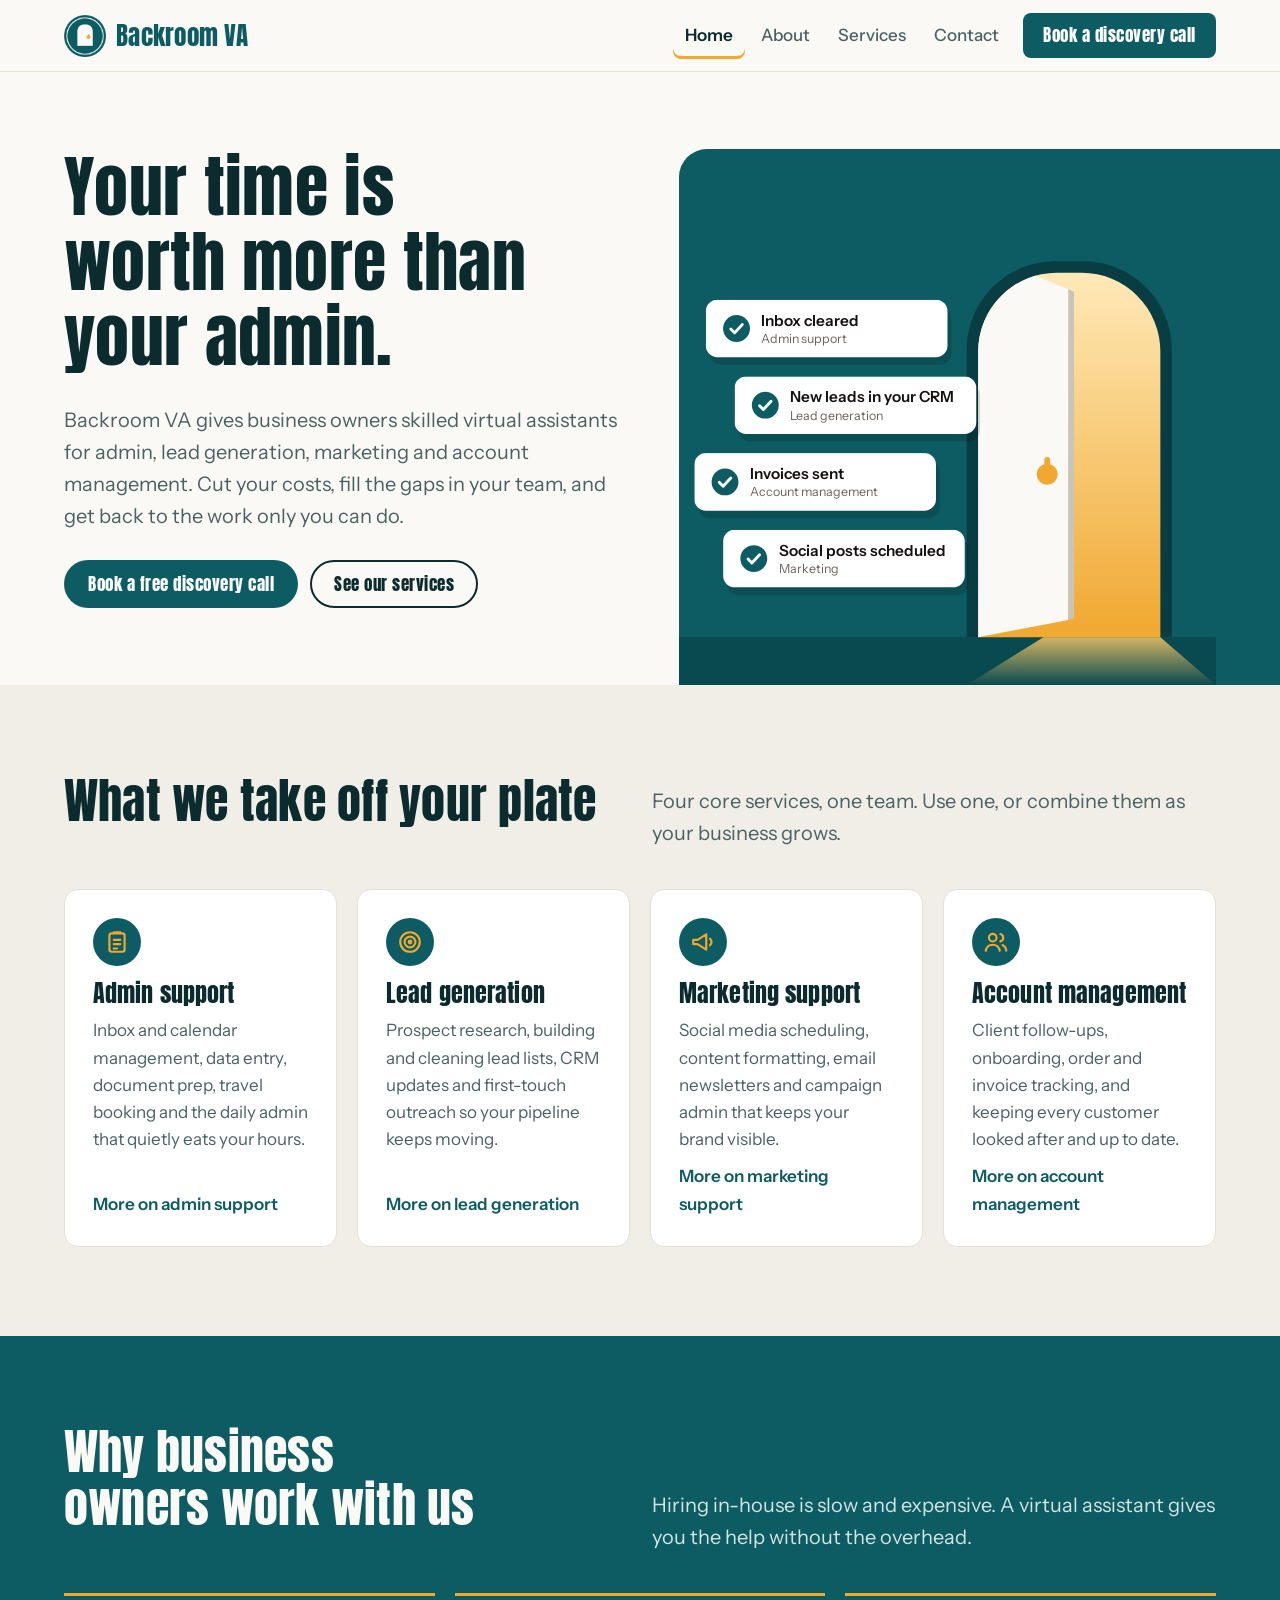
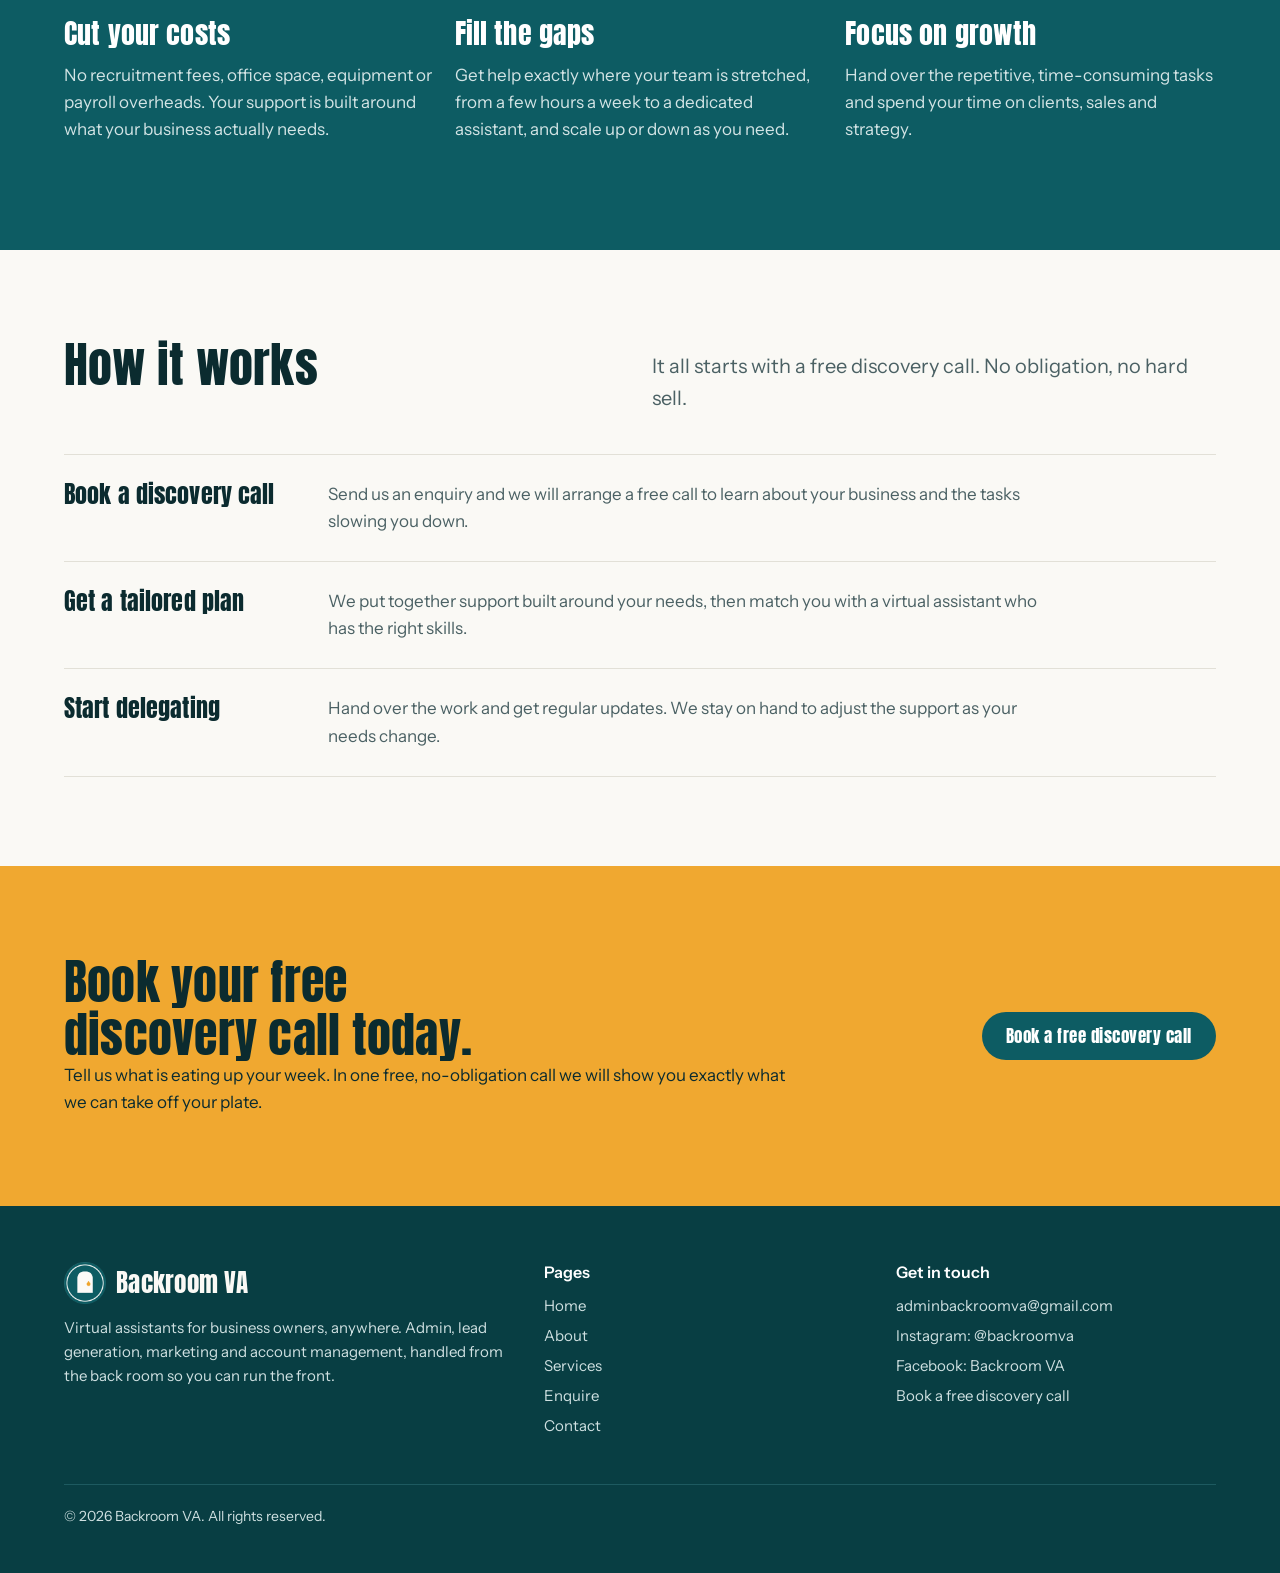
==== commit 50c1f376: "Sharpen home, CTA and about headlines Co-Authored-By: Claude Opus 5.5 <noreply@anthropic.com> Claude" ====
--- a/index.html
+++ b/index.html
@@ -33,7 +33,7 @@
 <section class="hero">
   <div class="wrap">
     <div class="hero-copy">
-      <h1>The back office your business has been missing.</h1>
+      <h1>Your time is worth more than your admin.</h1>
       <p class="lead">Backroom VA gives business owners skilled virtual assistants for admin, lead generation, marketing and account management. Cut your costs, fill the gaps in your team, and get back to the work only you can do.</p>
       <div class="actions"><a class="btn btn-primary" href="enquire.html">Book a free discovery call</a><a class="btn btn-ghost" href="services.html">See our services</a></div>
     </div>
@@ -90,7 +90,7 @@
 </section>
 <section class="band hot cta">
   <div class="wrap">
-    <div><h2>Ready to hand over the busywork?</h2><p style="margin:0;color:var(--ink)">Book a free, no-obligation discovery call. Tell us what is eating your week and we will show you what we can take off your plate.</p></div>
+    <div><h2>Book your free discovery call today.</h2><p style="margin:0;color:var(--ink)">Tell us what is eating up your week. In one free, no-obligation call we will show you exactly what we can take off your plate.</p></div>
     <a class="btn btn-dark" href="enquire.html">Book a free discovery call</a>
   </div>
 </section>
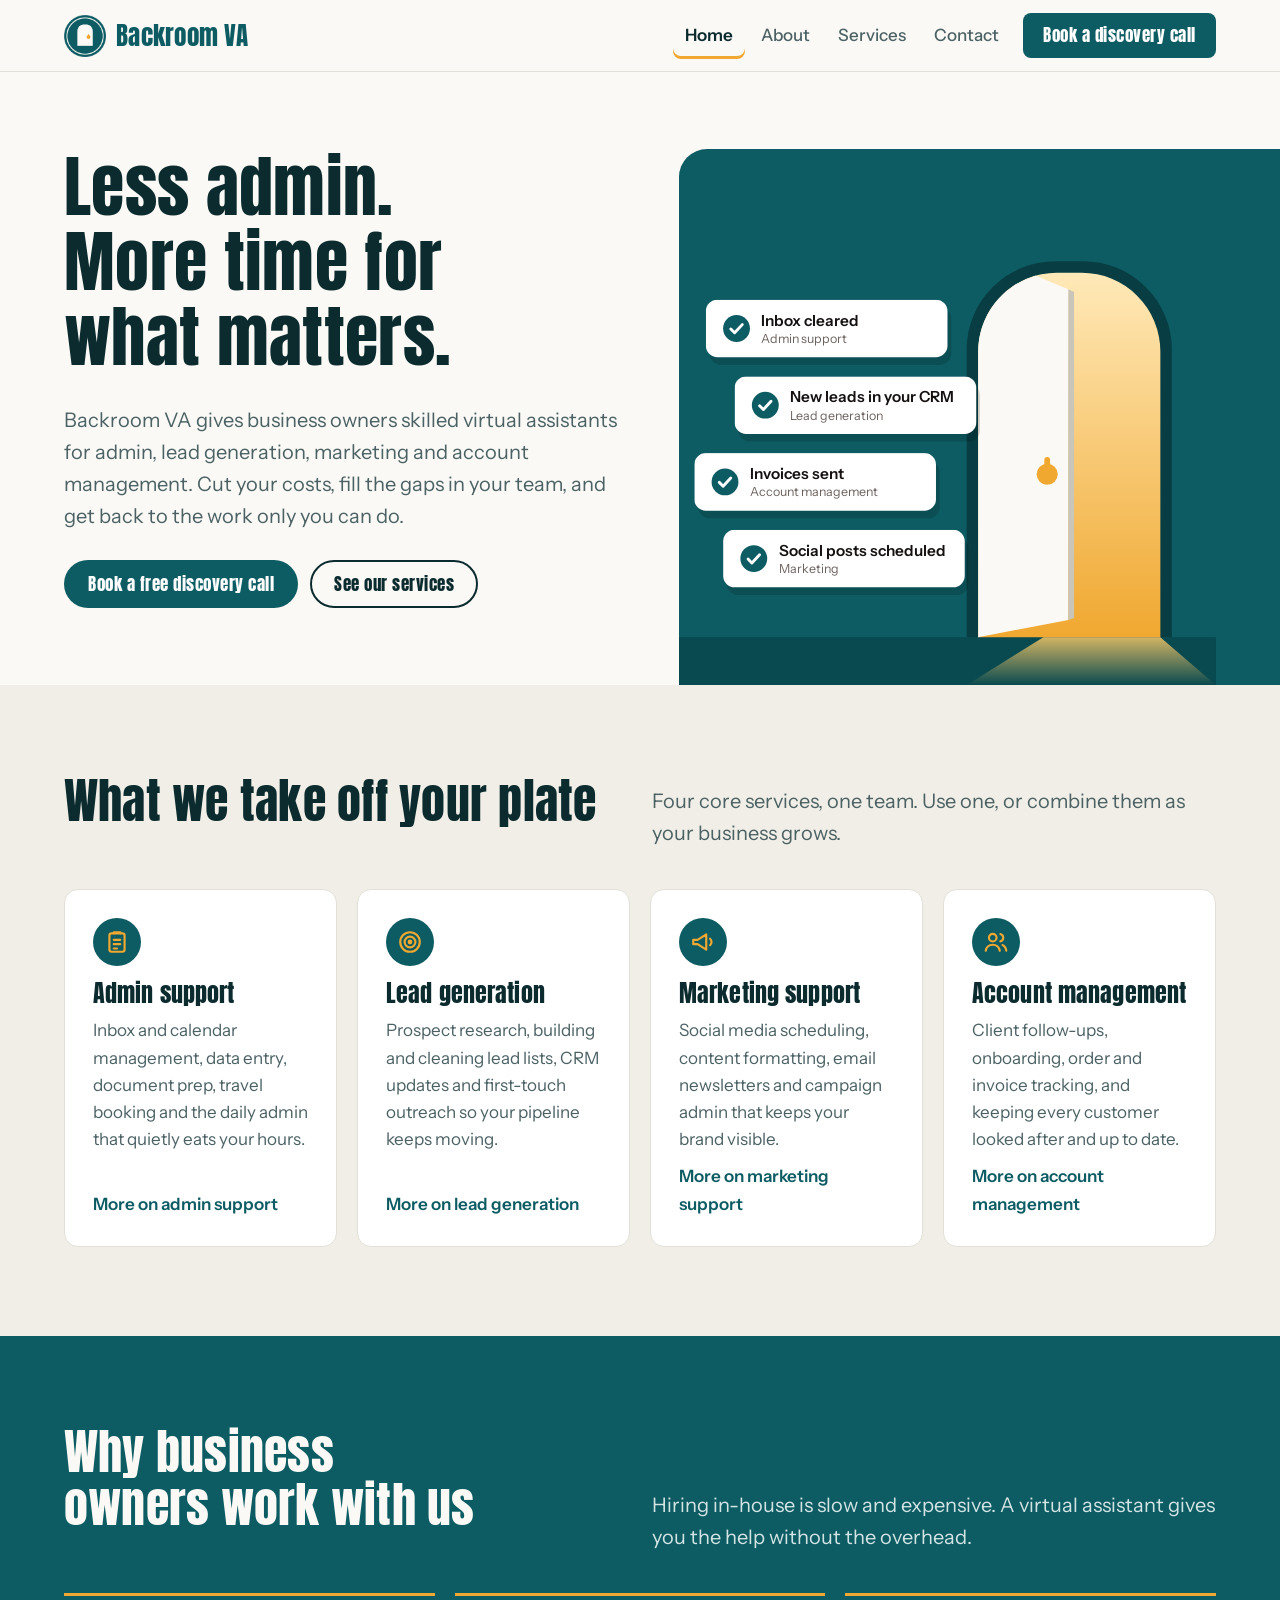
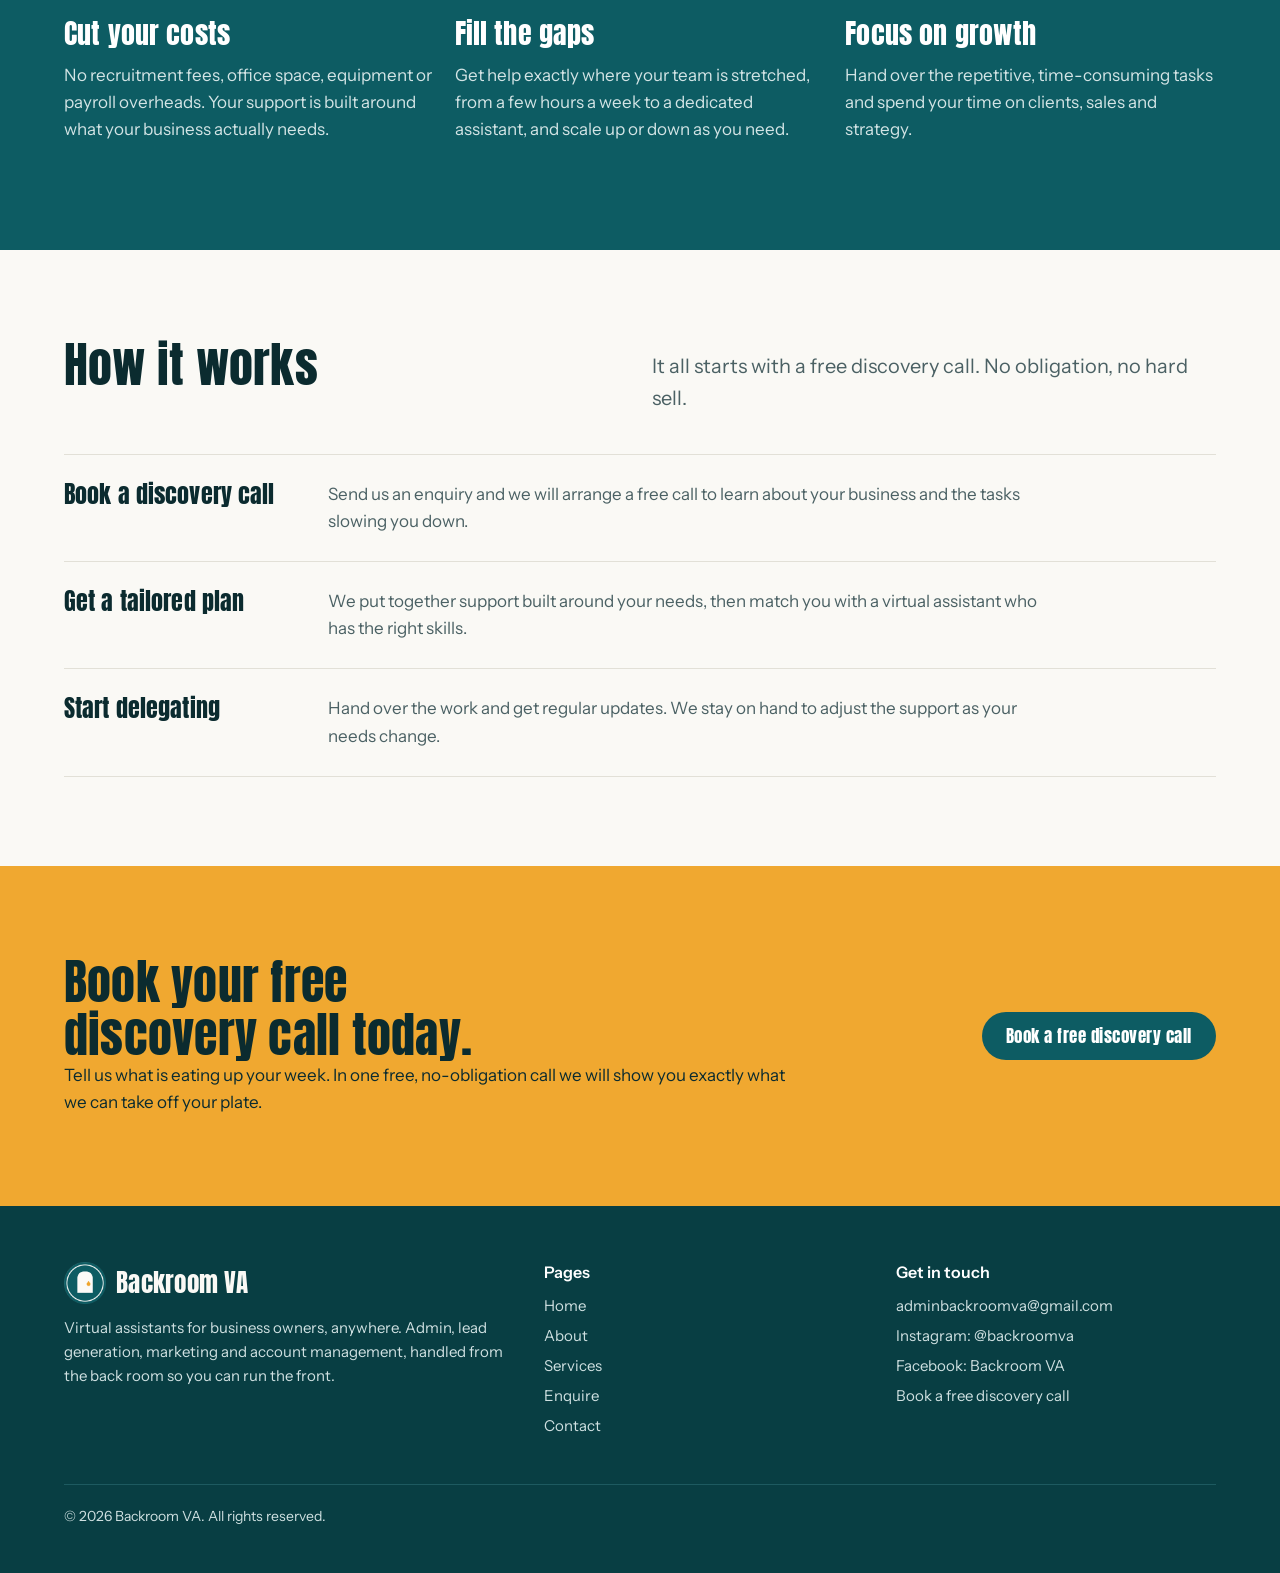
==== commit 20256af8: "Make home headline catchier Co-Authored-By: Claude Opus 5.5 <noreply@anthropic.com> Claude-Session: " ====
--- a/index.html
+++ b/index.html
@@ -33,7 +33,7 @@
 <section class="hero">
   <div class="wrap">
     <div class="hero-copy">
-      <h1>Your time is worth more than your admin.</h1>
+      <h1>Less admin. More time for what matters.</h1>
       <p class="lead">Backroom VA gives business owners skilled virtual assistants for admin, lead generation, marketing and account management. Cut your costs, fill the gaps in your team, and get back to the work only you can do.</p>
       <div class="actions"><a class="btn btn-primary" href="enquire.html">Book a free discovery call</a><a class="btn btn-ghost" href="services.html">See our services</a></div>
     </div>
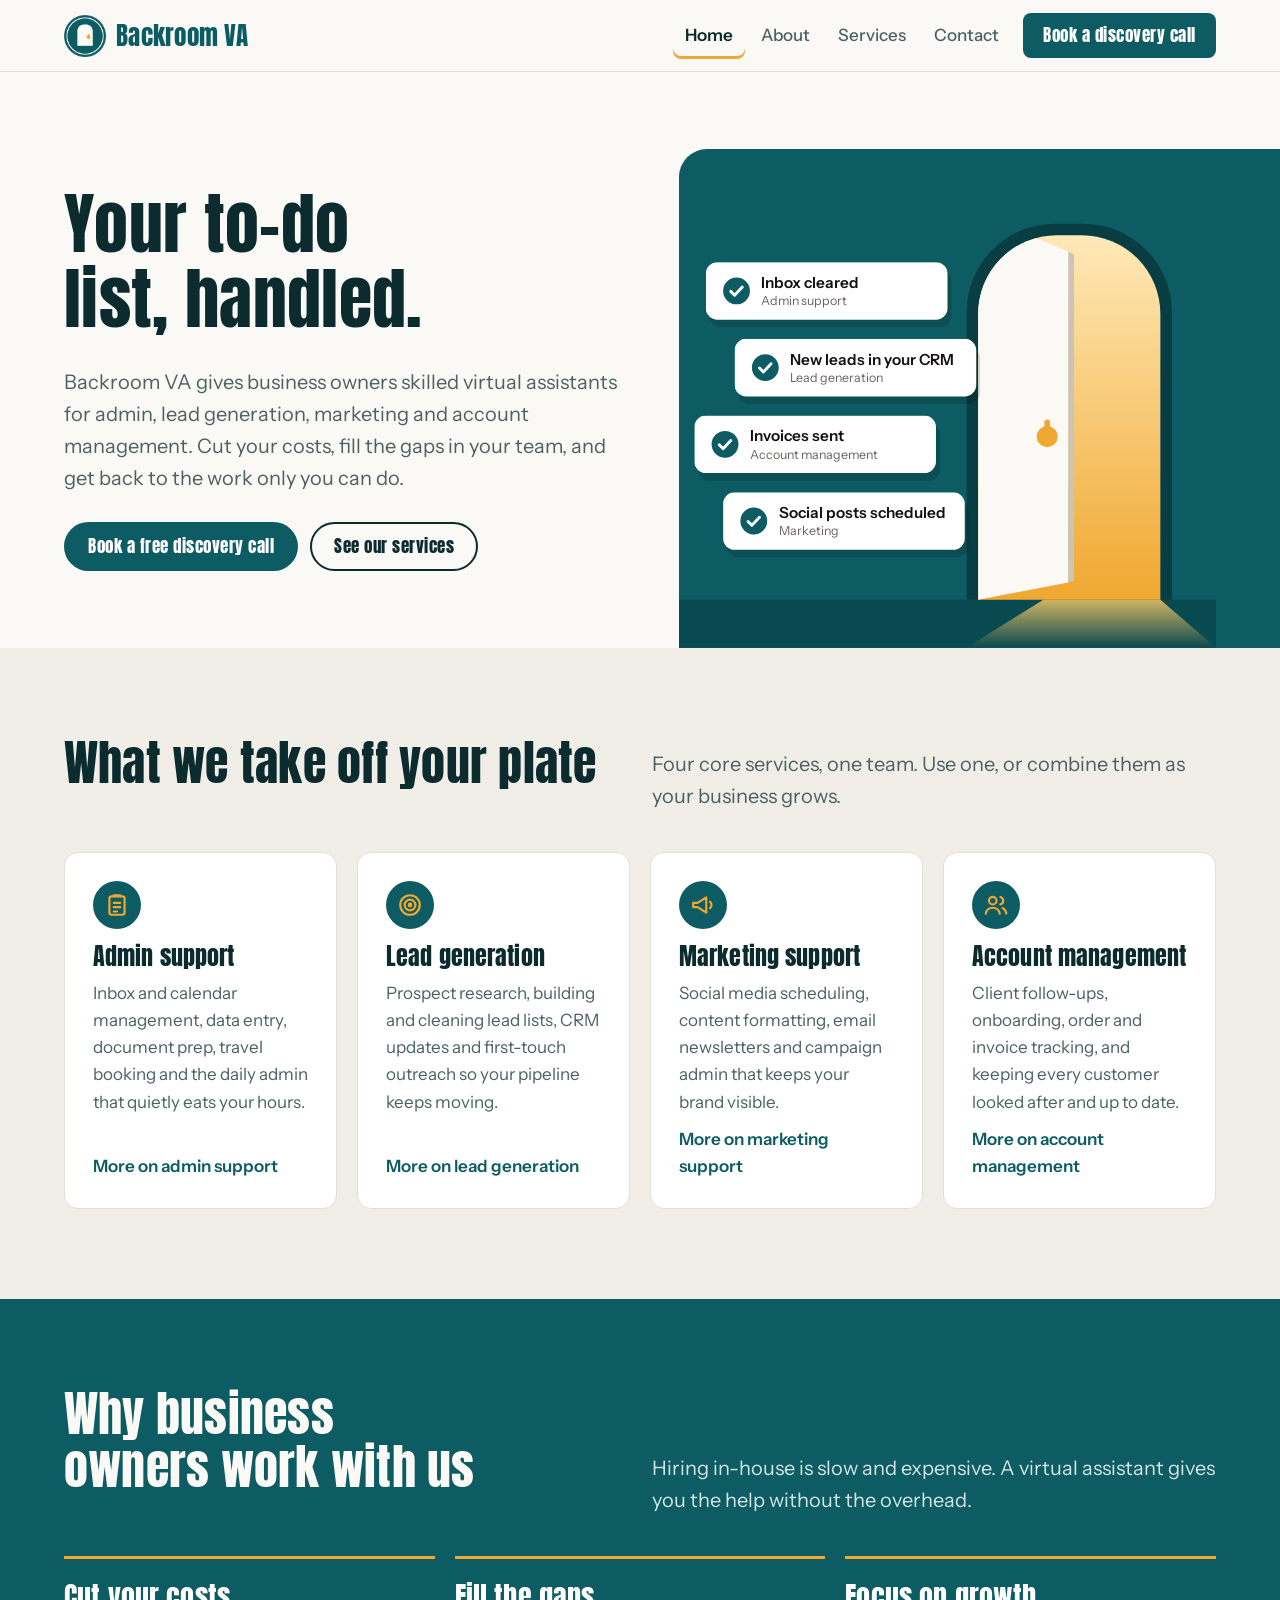
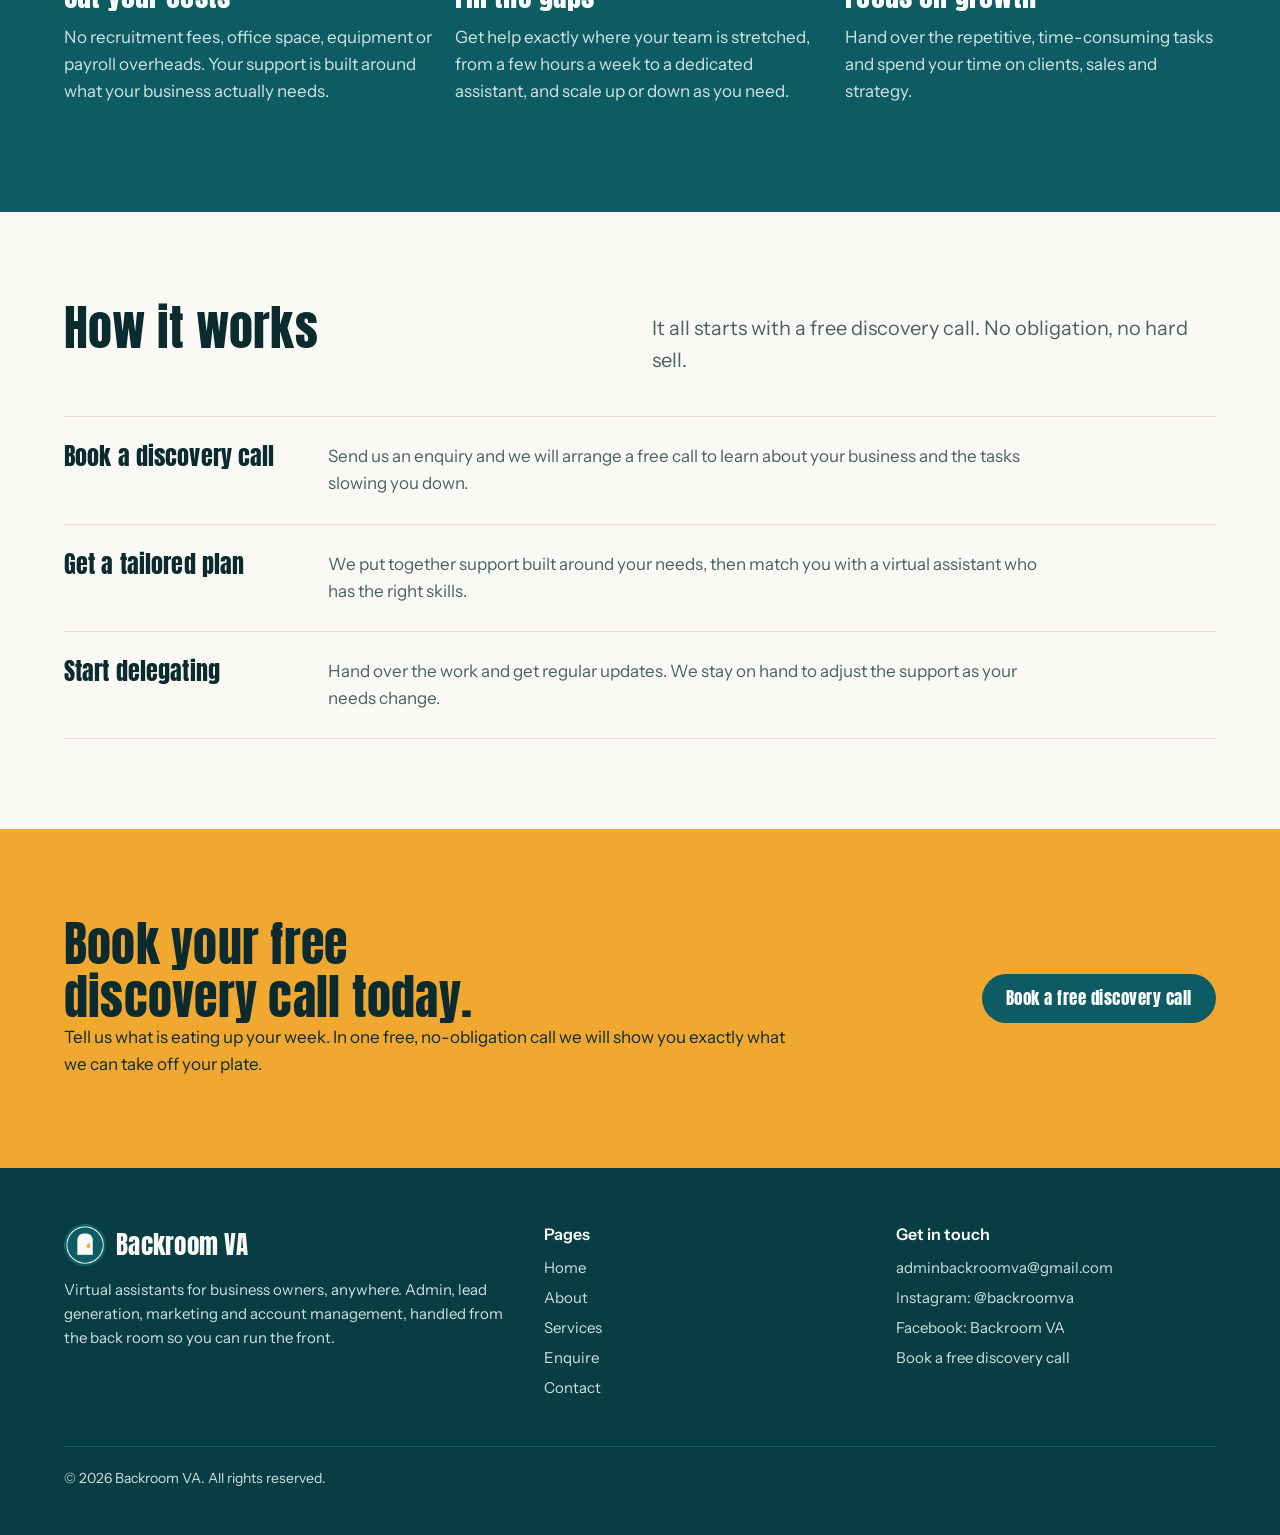
==== commit 13514b70: "Update home headline Co-Authored-By: Claude Opus 5.5 <noreply@anthropic.com> Claude-Session: https:/" ====
--- a/index.html
+++ b/index.html
@@ -33,7 +33,7 @@
 <section class="hero">
   <div class="wrap">
     <div class="hero-copy">
-      <h1>Less admin. More time for what matters.</h1>
+      <h1>Your to-do list, handled.</h1>
       <p class="lead">Backroom VA gives business owners skilled virtual assistants for admin, lead generation, marketing and account management. Cut your costs, fill the gaps in your team, and get back to the work only you can do.</p>
       <div class="actions"><a class="btn btn-primary" href="enquire.html">Book a free discovery call</a><a class="btn btn-ghost" href="services.html">See our services</a></div>
     </div>
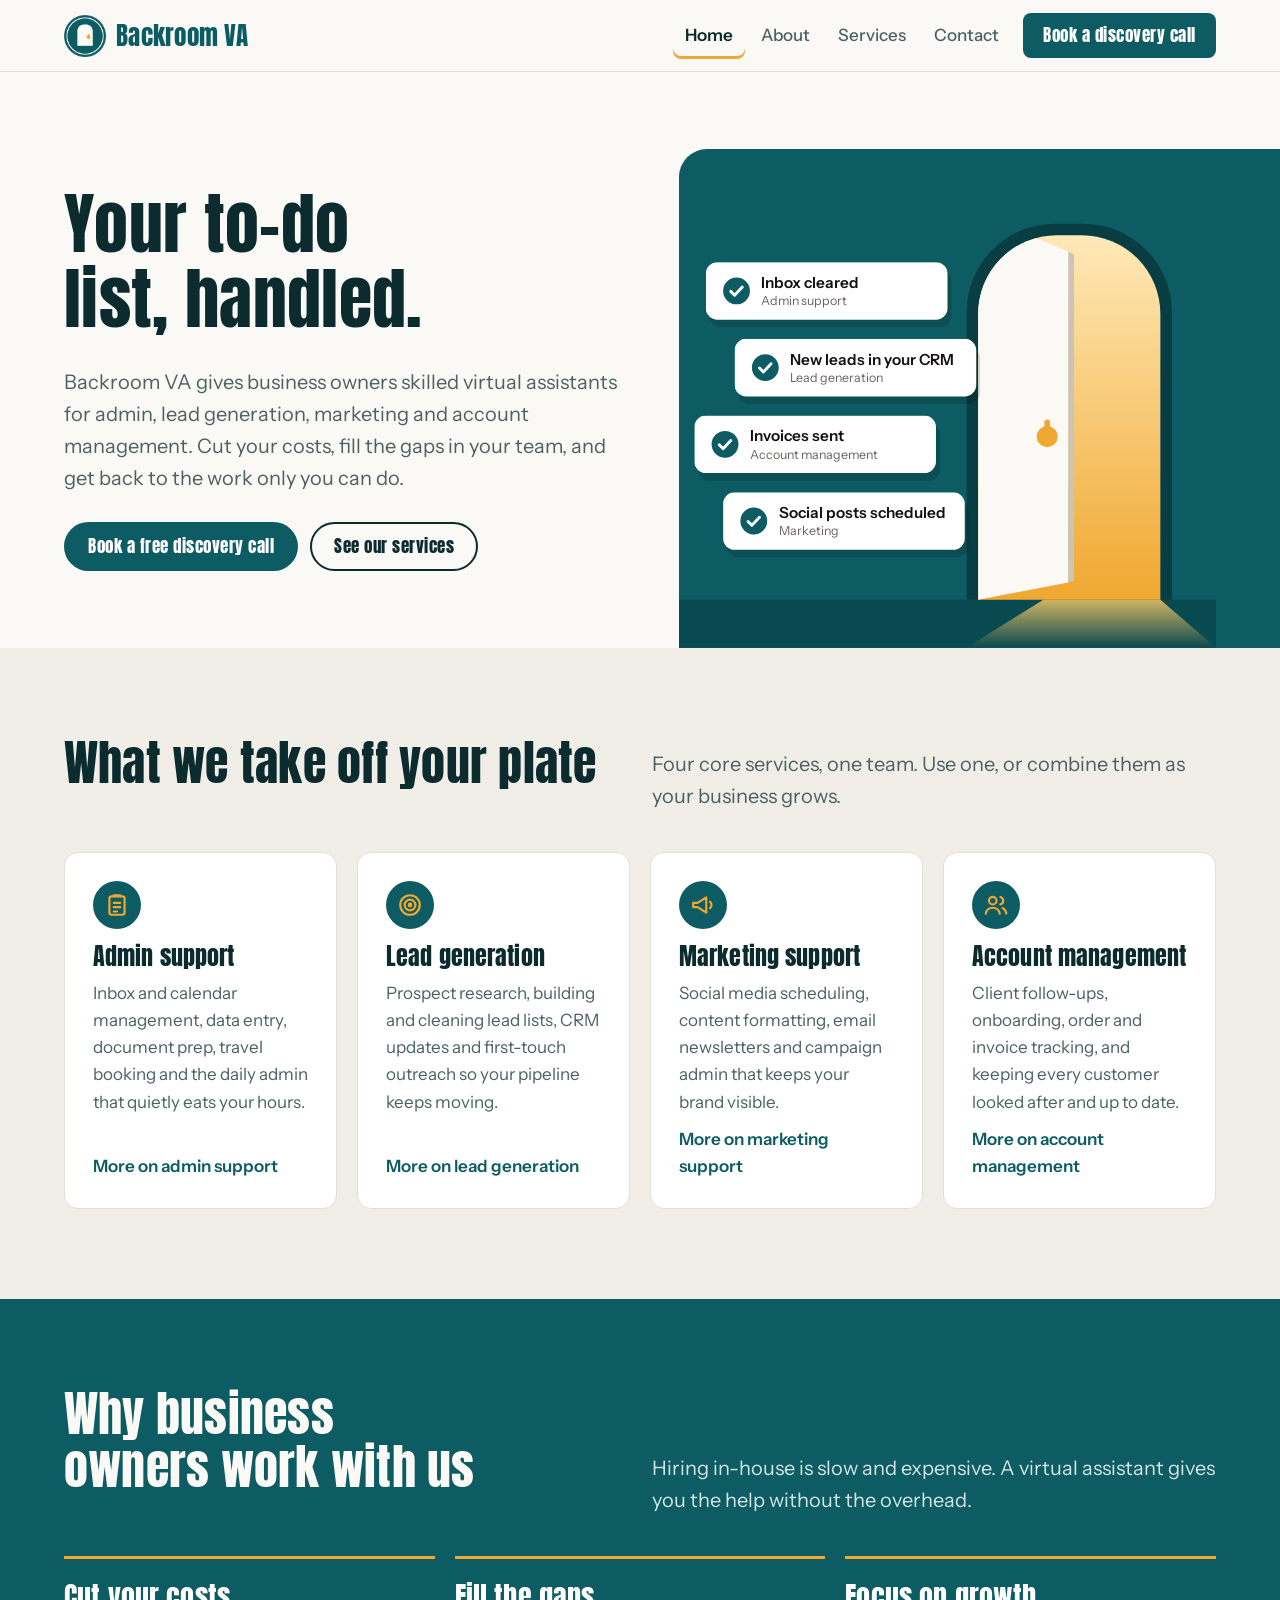
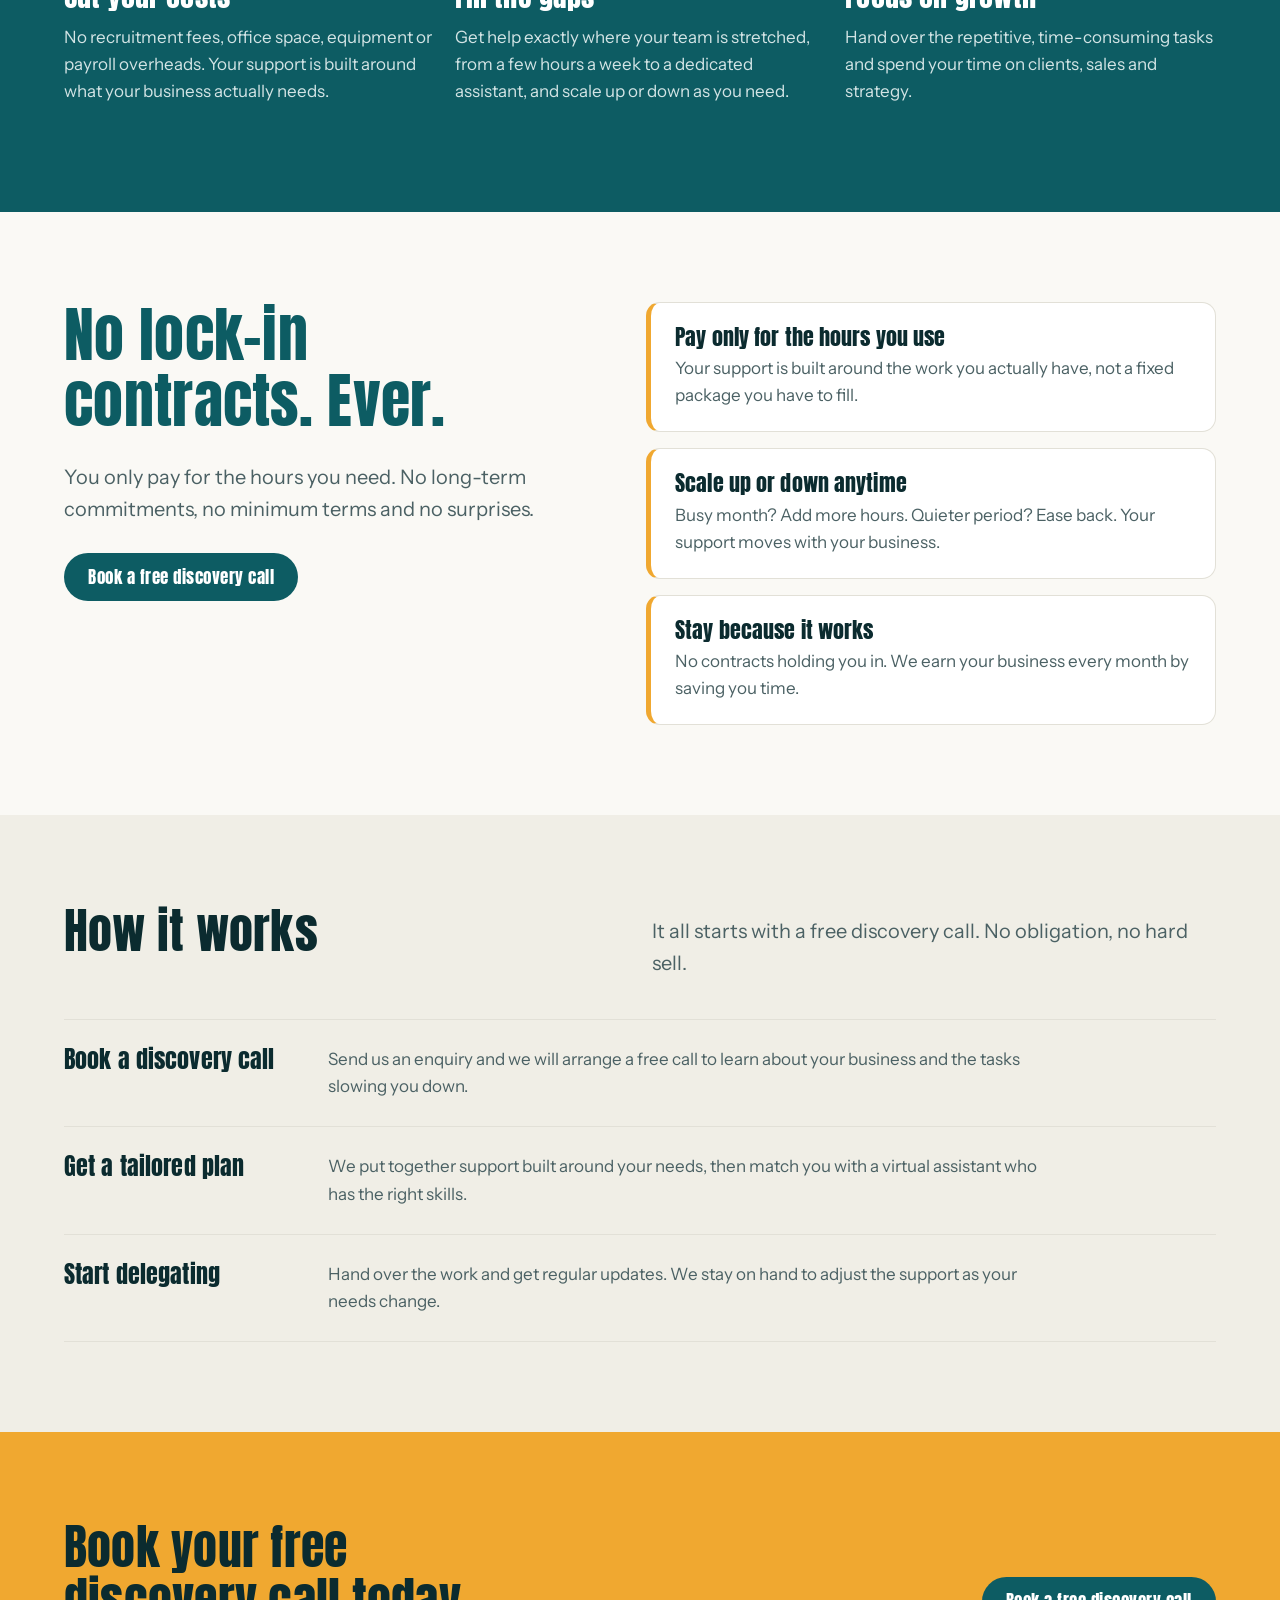
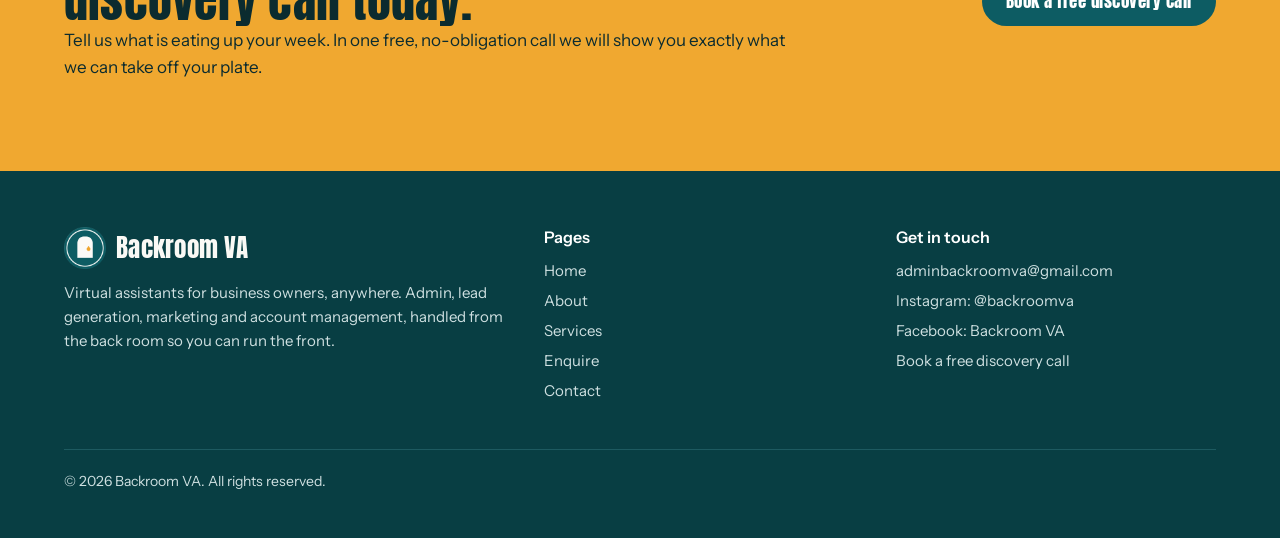
==== commit 1d8afdba: "Add no lock-in contracts section Co-Authored-By: Claude Opus 5.5 <noreply@anthropic.com> Claude-Sess" ====
--- a/index.html
+++ b/index.html
@@ -78,7 +78,24 @@
   </div>
 </section>
 
-<section class="band">
+<section class="band" id="no-lock-in">
+  <div class="wrap">
+    <div class="flex-pitch">
+      <div>
+        <h2>No lock-in contracts. Ever.</h2>
+        <p class="lead">You only pay for the hours you need. No long-term commitments, no minimum terms and no surprises.</p>
+        <div class="actions"><a class="btn btn-primary" href="enquire.html">Book a free discovery call</a></div>
+      </div>
+      <ul class="pitch-list">
+        <li><h3>Pay only for the hours you use</h3><p>Your support is built around the work you actually have, not a fixed package you have to fill.</p></li>
+        <li><h3>Scale up or down anytime</h3><p>Busy month? Add more hours. Quieter period? Ease back. Your support moves with your business.</p></li>
+        <li><h3>Stay because it works</h3><p>No contracts holding you in. We earn your business every month by saving you time.</p></li>
+      </ul>
+    </div>
+  </div>
+</section>
+
+<section class="band soft">
   <div class="wrap">
     <div class="section-head"><h2>How it works</h2><p class="lead">It all starts with a free discovery call. No obligation, no hard sell.</p></div>
     <div class="steps">
--- a/css/styles.css
+++ b/css/styles.css
@@ -194,3 +194,12 @@
   .card,.price{padding:22px}
   .actions .btn{flex:1 1 100%}
 }
+
+/* No lock-in pitch */
+.flex-pitch{display:grid;grid-template-columns:minmax(0,1fr) minmax(0,1.1fr);gap:clamp(28px,5vw,72px);align-items:start}
+.flex-pitch h2{font-size:clamp(36px,5vw,60px);color:var(--accent)}
+.pitch-list{list-style:none;margin:0;padding:0;display:grid;gap:16px}
+.pitch-list li{background:#fff;border:1px solid var(--line);border-left:5px solid var(--amber);border-radius:var(--radius);padding:22px 24px}
+.pitch-list h3{margin:0 0 6px;font-size:22px}
+.pitch-list p{margin:0;color:var(--muted)}
+@media (max-width:860px){.flex-pitch{grid-template-columns:minmax(0,1fr)}}
